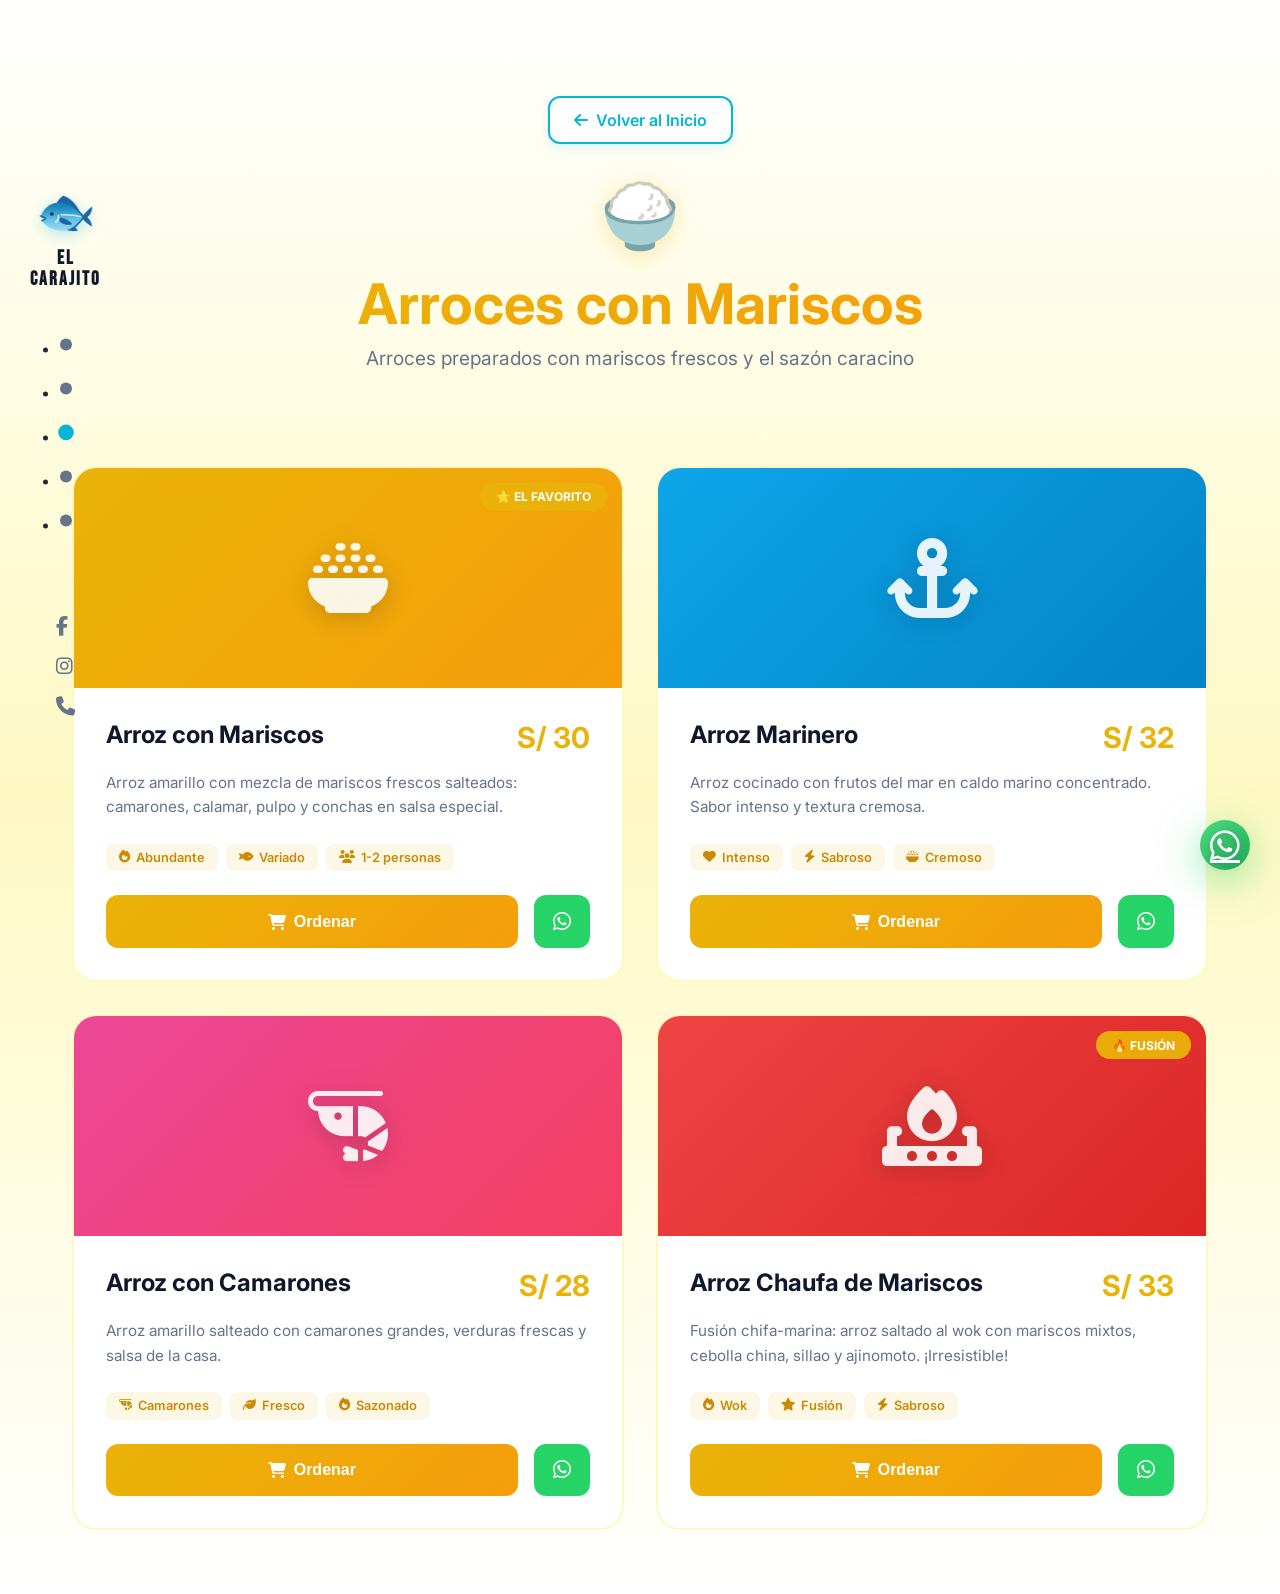
==== arroces.html @ 373b5e3e "Add files via upload" ====
<!DOCTYPE html>
<html lang="es">
<head>
    <meta charset="UTF-8">
    <meta name="viewport" content="width=device-width, initial-scale=1.0">
    <title>Arroces - Cevichería El Carajito</title>
    <link rel="stylesheet" href="styles.css">
    <link rel="stylesheet" href="https://cdnjs.cloudflare.com/ajax/libs/font-awesome/6.4.0/css/all.min.css">
    <link href="https://fonts.googleapis.com/css2?family=Space+Grotesk:wght@300;400;500;600;700&family=Bebas+Neue&family=Inter:wght@300;400;500;600;700&display=swap" rel="stylesheet">
    <style>
        .menu-page {
            min-height: 100vh;
            background: linear-gradient(180deg, #ffffff 0%, #fef9c3 50%, #ffffff 100%);
            padding: 2rem 0 4rem;
        }

        .menu-header {
            text-align: center;
            padding: 4rem 2rem 3rem;
            max-width: 900px;
            margin: 0 auto;
        }

        .back-button {
            display: inline-flex;
            align-items: center;
            gap: 0.5rem;
            padding: 0.75rem 1.5rem;
            background: white;
            border: 2px solid var(--cyan);
            color: var(--cyan);
            border-radius: 12px;
            text-decoration: none;
            font-weight: 600;
            transition: all 0.3s ease;
            margin-bottom: 2rem;
            box-shadow: 0 4px 12px rgba(6, 182, 212, 0.15);
        }

        .back-button:hover {
            background: var(--cyan);
            color: white;
            transform: translateX(-5px);
        }

        .menu-icon {
            font-size: 4rem;
            margin-bottom: 1rem;
            filter: drop-shadow(0 4px 12px rgba(234, 179, 8, 0.3));
        }

        .menu-header h1 {
            font-size: 3.5rem;
            font-weight: 700;
            background: linear-gradient(135deg, #eab308 0%, #f59e0b 100%);
            -webkit-background-clip: text;
            -webkit-text-fill-color: transparent;
            background-clip: text;
            margin-bottom: 0.5rem;
        }

        .menu-header p {
            font-size: 1.2rem;
            color: var(--gray);
            font-weight: 400;
        }

        .menu-container {
            max-width: 1200px;
            margin: 0 auto;
            padding: 0 2rem;
        }

        .menu-grid {
            display: grid;
            grid-template-columns: repeat(auto-fit, minmax(380px, 1fr));
            gap: 2rem;
            margin-top: 3rem;
        }

        .menu-card {
            background: white;
            border-radius: 24px;
            overflow: hidden;
            border: 2px solid #fef9c3;
            transition: all 0.4s ease;
        }

        .menu-card:hover {
            border-color: #eab308;
            transform: translateY(-8px);
            box-shadow: 0 20px 50px rgba(234, 179, 8, 0.25);
        }

        .menu-card-image {
            height: 220px;
            background: linear-gradient(135deg, #eab308 0%, #f59e0b 100%);
            position: relative;
            display: flex;
            align-items: center;
            justify-content: center;
        }

        .menu-card-image i {
            font-size: 5rem;
            color: rgba(255, 255, 255, 0.9);
            filter: drop-shadow(0 4px 12px rgba(0, 0, 0, 0.2));
        }

        .menu-card-popular {
            position: absolute;
            top: 15px;
            right: 15px;
            background: rgba(234, 179, 8, 0.95);
            color: white;
            padding: 0.4rem 1rem;
            border-radius: 20px;
            font-size: 0.75rem;
            font-weight: 700;
            text-transform: uppercase;
        }

        .menu-card-content {
            padding: 2rem;
        }

        .menu-card-header {
            display: flex;
            justify-content: space-between;
            align-items: flex-start;
            margin-bottom: 1rem;
        }

        .menu-card-title {
            font-size: 1.5rem;
            font-weight: 700;
            color: var(--navy);
        }

        .menu-card-price {
            font-size: 1.8rem;
            font-weight: 700;
            color: #eab308;
            white-space: nowrap;
        }

        .menu-card-description {
            font-size: 0.95rem;
            color: var(--gray);
            line-height: 1.6;
            margin-bottom: 1.5rem;
        }

        .menu-card-features {
            display: flex;
            flex-wrap: wrap;
            gap: 0.5rem;
            margin-bottom: 1.5rem;
        }

        .feature-tag {
            display: inline-flex;
            align-items: center;
            gap: 0.4rem;
            padding: 0.4rem 0.8rem;
            background: rgba(234, 179, 8, 0.1);
            color: #ca8a04;
            border-radius: 8px;
            font-size: 0.8rem;
            font-weight: 600;
        }

        .menu-card-footer {
            display: flex;
            gap: 1rem;
        }

        .btn-order {
            flex: 1;
            padding: 0.9rem 1.5rem;
            background: linear-gradient(135deg, #eab308 0%, #f59e0b 100%);
            color: white;
            border: none;
            border-radius: 12px;
            font-weight: 600;
            font-size: 1rem;
            cursor: pointer;
            transition: all 0.3s ease;
            display: flex;
            align-items: center;
            justify-content: center;
            gap: 0.5rem;
        }

        .btn-order:hover {
            transform: scale(1.05);
            box-shadow: 0 8px 24px rgba(234, 179, 8, 0.4);
        }

        .btn-whatsapp {
            padding: 0.9rem 1.2rem;
            background: #25d366;
            color: white;
            border: none;
            border-radius: 12px;
            font-size: 1.3rem;
            cursor: pointer;
            transition: all 0.3s ease;
        }

        .btn-whatsapp:hover {
            transform: scale(1.1);
            box-shadow: 0 8px 24px rgba(37, 211, 102, 0.4);
        }

        @media (max-width: 768px) {
            .menu-header h1 { font-size: 2.5rem; }
            .menu-grid { grid-template-columns: 1fr; }
        }
    </style>
</head>
<body>
    <!-- Botón WhatsApp Flotante -->
    <a href="https://wa.me/51947469343" 
       class="whatsapp-btn" 
       target="_blank" 
       rel="noopener noreferrer"
       aria-label="Contactar por WhatsApp">
        <i class="fab fa-whatsapp"></i>
    </a>

    <!-- Navegación Lateral Moderna -->
    <nav class="nav-side">
        <div class="nav-logo">
            <div class="logo-icon">🐟</div>
            <span class="logo-text">EL<br>CARAJITO</span>
        </div>
        <ul class="nav-links">
            <li><a href="index.html#inicio" class="nav-dot" data-text="Inicio"></a></li>
            <li><a href="index.html#sabor" class="nav-dot" data-text="Nuestro Sabor"></a></li>
            <li class="has-submenu">
                <a href="index.html#platos" class="nav-dot active" data-text="Platos">
                    <i class="submenu-arrow fas fa-chevron-right"></i>
                </a>
                <div class="submenu-carta">
                    <div class="submenu-header">
                        <h4>Nuestra Carta</h4>
                    </div>
                    <div class="submenu-items">
                        <a href="ceviches.html" class="submenu-item" data-category="ceviches">
                            <i class="fas fa-fish"></i>
                            <div class="submenu-info">
                                <span class="submenu-title">Ceviches</span>
                                <span class="submenu-desc">Frescos y deliciosos</span>
                            </div>
                        </a>
                        <a href="platos-marinos.html" class="submenu-item" data-category="marinos">
                            <i class="fas fa-shrimp"></i>
                            <div class="submenu-info">
                                <span class="submenu-title">Platos Marinos</span>
                                <span class="submenu-desc">Variedad del mar</span>
                            </div>
                        </a>
                        <a href="chicharrones.html" class="submenu-item" data-category="chicharrones">
                            <i class="fas fa-drumstick-bite"></i>
                            <div class="submenu-info">
                                <span class="submenu-title">Chicharrones</span>
                                <span class="submenu-desc">Crujientes y sabrosos</span>
                            </div>
                        </a>
                        <a href="arroces.html" class="submenu-item active" data-category="arroces">
                            <i class="fas fa-bowl-rice"></i>
                            <div class="submenu-info">
                                <span class="submenu-title">Arroces</span>
                                <span class="submenu-desc">Con mariscos frescos</span>
                            </div>
                        </a>
                        <a href="jaleas.html" class="submenu-item" data-category="jaleas">
                            <i class="fas fa-utensils"></i>
                            <div class="submenu-info">
                                <span class="submenu-title">Jaleas</span>
                                <span class="submenu-desc">Mixtas y especiales</span>
                            </div>
                        </a>
                        <a href="bebidas.html" class="submenu-item" data-category="bebidas">
                            <i class="fas fa-glass-water"></i>
                            <div class="submenu-info">
                                <span class="submenu-title">Bebidas</span>
                                <span class="submenu-desc">Refrescantes</span>
                            </div>
                        </a>
                    </div>
                </div>
            </li>
            <li><a href="index.html#opiniones" class="nav-dot" data-text="Opiniones"></a></li>
            <li><a href="index.html#contacto" class="nav-dot" data-text="Contacto"></a></li>
        </ul>
        <div class="nav-social">
            <a href="#"><i class="fab fa-facebook-f"></i></a>
            <a href="#"><i class="fab fa-instagram"></i></a>
            <a href="tel:947469343"><i class="fas fa-phone"></i></a>
        </div>
    </nav>

    <div class="menu-page">
        <div class="menu-header">
            <a href="index.html" class="back-button">
                <i class="fas fa-arrow-left"></i>
                Volver al Inicio
            </a>
            <div class="menu-icon">🍚</div>
            <h1>Arroces con Mariscos</h1>
            <p>Arroces preparados con mariscos frescos y el sazón caracino</p>
        </div>

        <div class="menu-container">
            <div class="menu-grid">
                <!-- Arroz con Mariscos -->
                <div class="menu-card">
                    <div class="menu-card-image">
                        <i class="fas fa-bowl-rice"></i>
                        <span class="menu-card-popular">⭐ El Favorito</span>
                    </div>
                    <div class="menu-card-content">
                        <div class="menu-card-header">
                            <div><h3 class="menu-card-title">Arroz con Mariscos</h3></div>
                            <div class="menu-card-price">S/ <strong>30</strong></div>
                        </div>
                        <p class="menu-card-description">
                            Arroz amarillo con mezcla de mariscos frescos salteados: 
                            camarones, calamar, pulpo y conchas en salsa especial.
                        </p>
                        <div class="menu-card-features">
                            <span class="feature-tag"><i class="fas fa-fire"></i> Abundante</span>
                            <span class="feature-tag"><i class="fas fa-fish"></i> Variado</span>
                            <span class="feature-tag"><i class="fas fa-users"></i> 1-2 personas</span>
                        </div>
                        <div class="menu-card-footer">
                            <button class="btn-order"><i class="fas fa-shopping-cart"></i> Ordenar</button>
                            <button class="btn-whatsapp" onclick="ordenarWhatsApp('Arroz con Mariscos', 30)">
                                <i class="fab fa-whatsapp"></i>
                            </button>
                        </div>
                    </div>
                </div>

                <!-- Arroz Marinero -->
                <div class="menu-card">
                    <div class="menu-card-image" style="background: linear-gradient(135deg, #0ea5e9 0%, #0284c7 100%);">
                        <i class="fas fa-anchor"></i>
                    </div>
                    <div class="menu-card-content">
                        <div class="menu-card-header">
                            <div><h3 class="menu-card-title">Arroz Marinero</h3></div>
                            <div class="menu-card-price">S/ <strong>32</strong></div>
                        </div>
                        <p class="menu-card-description">
                            Arroz cocinado con frutos del mar en caldo marino concentrado. 
                            Sabor intenso y textura cremosa.
                        </p>
                        <div class="menu-card-features">
                            <span class="feature-tag"><i class="fas fa-heart"></i> Intenso</span>
                            <span class="feature-tag"><i class="fas fa-bolt"></i> Sabroso</span>
                            <span class="feature-tag"><i class="fas fa-bowl-rice"></i> Cremoso</span>
                        </div>
                        <div class="menu-card-footer">
                            <button class="btn-order"><i class="fas fa-shopping-cart"></i> Ordenar</button>
                            <button class="btn-whatsapp" onclick="ordenarWhatsApp('Arroz Marinero', 32)">
                                <i class="fab fa-whatsapp"></i>
                            </button>
                        </div>
                    </div>
                </div>

                <!-- Arroz con Camarones -->
                <div class="menu-card">
                    <div class="menu-card-image" style="background: linear-gradient(135deg, #ec4899 0%, #f43f5e 100%);">
                        <i class="fas fa-shrimp"></i>
                    </div>
                    <div class="menu-card-content">
                        <div class="menu-card-header">
                            <div><h3 class="menu-card-title">Arroz con Camarones</h3></div>
                            <div class="menu-card-price">S/ <strong>28</strong></div>
                        </div>
                        <p class="menu-card-description">
                            Arroz amarillo salteado con camarones grandes, 
                            verduras frescas y salsa de la casa.
                        </p>
                        <div class="menu-card-features">
                            <span class="feature-tag"><i class="fas fa-shrimp"></i> Camarones</span>
                            <span class="feature-tag"><i class="fas fa-leaf"></i> Fresco</span>
                            <span class="feature-tag"><i class="fas fa-fire"></i> Sazonado</span>
                        </div>
                        <div class="menu-card-footer">
                            <button class="btn-order"><i class="fas fa-shopping-cart"></i> Ordenar</button>
                            <button class="btn-whatsapp" onclick="ordenarWhatsApp('Arroz con Camarones', 28)">
                                <i class="fab fa-whatsapp"></i>
                            </button>
                        </div>
                    </div>
                </div>

                <!-- Arroz Chaufa de Mariscos -->
                <div class="menu-card">
                    <div class="menu-card-image" style="background: linear-gradient(135deg, #ef4444 0%, #dc2626 100%);">
                        <i class="fas fa-fire-burner"></i>
                        <span class="menu-card-popular">🔥 Fusión</span>
                    </div>
                    <div class="menu-card-content">
                        <div class="menu-card-header">
                            <div><h3 class="menu-card-title">Arroz Chaufa de Mariscos</h3></div>
                            <div class="menu-card-price">S/ <strong>33</strong></div>
                        </div>
                        <p class="menu-card-description">
                            Fusión chifa-marina: arroz saltado al wok con mariscos mixtos, 
                            cebolla china, sillao y ajinomoto. ¡Irresistible!
                        </p>
                        <div class="menu-card-features">
                            <span class="feature-tag"><i class="fas fa-fire"></i> Wok</span>
                            <span class="feature-tag"><i class="fas fa-star"></i> Fusión</span>
                            <span class="feature-tag"><i class="fas fa-bolt"></i> Sabroso</span>
                        </div>
                        <div class="menu-card-footer">
                            <button class="btn-order"><i class="fas fa-shopping-cart"></i> Ordenar</button>
                            <button class="btn-whatsapp" onclick="ordenarWhatsApp('Arroz Chaufa de Mariscos', 33)">
                                <i class="fab fa-whatsapp"></i>
                            </button>
                        </div>
                    </div>
                </div>
            </div>
        </div>
    </div>

    <script>
        function ordenarWhatsApp(plato, precio) {
            const mensaje = `Hola! Me interesa ordenar:\n\n🍽️ *${plato}*\n💰 Precio: S/ ${precio}\n\n¿Está disponible?`;
            window.open(`https://wa.me/51947469343?text=${encodeURIComponent(mensaje)}`, '_blank');
        }

        document.addEventListener('DOMContentLoaded', () => {
            const cards = document.querySelectorAll('.menu-card');
            cards.forEach((card, index) => {
                card.style.opacity = '0';
                card.style.transform = 'translateY(30px)';
                setTimeout(() => {
                    card.style.transition = 'all 0.6s ease';
                    card.style.opacity = '1';
                    card.style.transform = 'translateY(0)';
                }, index * 100);
            });
        });
    </script>
    <script src="script.js"></script>
</body>
</html>
---- styles.css ----
/* ===========================================
   🌊 CEVICHERÍA EL CARAJITO - DISEÑO MODERNO
   =========================================== */

/* Reset & Variables */
* {
    margin: 0;
    padding: 0;
    box-sizing: border-box;
}

:root {
    --cyan: #06b6d4;
    --cyan-dark: #0891b2;
    --teal: #14b8a6;
    --orange: #f59e0b;
    --navy: #0f172a;
    --slate: #1e293b;
    --gray: #64748b;
    --white: #ffffff;
    
    --gradient-ocean: linear-gradient(135deg, #06b6d4, #0891b2);
    --gradient-sunset: linear-gradient(135deg, #f59e0b, #fb923c);
    
    --shadow-soft: 0 4px 16px rgba(0, 0, 0, 0.08);
    --shadow-glow: 0 0 40px rgba(6, 182, 212, 0.3);
}

html {
    scroll-behavior: smooth;
    font-size: 16px;
}

body {
    font-family: 'Inter', -apple-system, BlinkMacSystemFont, 'Segoe UI', sans-serif;
    color: var(--slate);
    background: #fafafa;
    overflow-x: hidden;
    position: relative;
}

/* Background Waves */
.waves-bg {
    position: fixed;
    bottom: 0;
    left: 0;
    width: 100%;
    height: 100%;
    z-index: -1;
    pointer-events: none;
}

.wave {
    position: absolute;
    bottom: 0;
    width: 100%;
    animation: wave-flow 20s ease-in-out infinite;
}

.wave-1 {
    animation-delay: 0s;
}

.wave-2 {
    animation-delay: -5s;
}

@keyframes wave-flow {
    0%, 100% { transform: translateX(0) translateY(0); }
    50% { transform: translateX(-50px) translateY(-20px); }
}

/* Cursor Personalizado */
.custom-cursor {
    width: 20px;
    height: 20px;
    border: 2px solid var(--cyan);
    border-radius: 50%;
    position: fixed;
    pointer-events: none;
    z-index: 9999;
    transition: 0.15s ease-out;
    transform: translate(-50%, -50%);
}

.cursor-follower {
    width: 40px;
    height: 40px;
    border: 1px solid rgba(6, 182, 212, 0.3);
    border-radius: 50%;
    position: fixed;
    pointer-events: none;
    z-index: 9998;
    transition: 0.3s ease-out;
    transform: translate(-50%, -50%);
}

/* WhatsApp Floating Button - Ultra Moderno */
.whatsapp-btn {
    position: fixed !important;
    bottom: 30px !important;
    right: 30px !important;
    background: linear-gradient(135deg, #25d366 0%, #1faa59 100%);
    color: white;
    width: 50px;
    height: 50px;
    border-radius: 50%;
    display: flex;
    align-items: center;
    justify-content: center;
    font-size: 34px;
    box-shadow: 
        0 10px 40px rgba(37, 211, 102, 0.5),
        0 0 0 0 rgba(37, 211, 102, 0.4);
    z-index: 10000;
    animation: pulse-whatsapp-modern 2.5s infinite;
    transition: all 0.4s cubic-bezier(0.68, -0.55, 0.265, 1.55);
    overflow: visible;
}

/* Efecto de anillo pulsante */
.whatsapp-btn::before {
    content: '';
    position: absolute;
    inset: -5px;
    border-radius: 50%;
    background: linear-gradient(135deg, rgba(37, 211, 102, 0.4), rgba(31, 170, 89, 0.4));
    opacity: 0;
    animation: ring-pulse 2.5s infinite;
}

/* Efecto de brillo interno */
.whatsapp-btn::after {
    content: '';
    position: absolute;
    inset: 0;
    border-radius: 50%;
    background: linear-gradient(135deg, rgba(255, 255, 255, 0.3), transparent);
    opacity: 0.6;
}

.whatsapp-btn i {
    position: relative;
    z-index: 1;
    transition: transform 0.6s cubic-bezier(0.68, -0.55, 0.265, 1.55);
    filter: drop-shadow(0 2px 4px rgba(0, 0, 0, 0.2));
}

.whatsapp-btn:hover {
    transform: translateY(-6px) scale(1.15);
    box-shadow: 
        0 15px 50px rgba(37, 211, 102, 0.7),
        0 0 60px rgba(37, 211, 102, 0.5),
        0 0 0 8px rgba(37, 211, 102, 0.2);
}

.whatsapp-btn:hover i {
    transform: rotate(360deg) scale(1.1);
}

.whatsapp-btn:active {
    transform: translateY(-3px) scale(1.05);
}

@keyframes pulse-whatsapp-modern {
    0%, 100% { 
        box-shadow: 
            0 10px 40px rgba(37, 211, 102, 0.5),
            0 0 0 0 rgba(37, 211, 102, 0.4);
    }
    50% { 
        box-shadow: 
            0 15px 50px rgba(37, 211, 102, 0.7),
            0 0 40px rgba(37, 211, 102, 0.6);
    }
}

@keyframes ring-pulse {
    0% {
        opacity: 0;
        transform: scale(0.8);
    }
    50% {
        opacity: 1;
        transform: scale(1.2);
    }
    100% {
        opacity: 0;
        transform: scale(1.5);
    }
}

/* Navegación Lateral Moderna */
.nav-side {
    position: fixed;
    left: 30px;
    top: 50%;
    transform: translateY(-50%);
    z-index: 900;
    display: flex;
    flex-direction: column;
    align-items: center;
    gap: 3rem;
}

.nav-logo {
    text-align: center;
}

.logo-icon {
    font-size: 3rem;
    margin-bottom: 0.5rem;
    filter: drop-shadow(0 4px 8px rgba(6, 182, 212, 0.3));
}

.logo-text {
    font-family: 'Bebas Neue', cursive;
    font-size: 1.2rem;
    line-height: 1.1;
    font-weight: 700;
    color: var(--navy);
    letter-spacing: 2px;
}

.nav-links {
    display: flex;
    flex-direction: column;
    gap: 1.5rem;
}

.nav-dot {
    width: 12px;
    height: 12px;
    background: var(--gray);
    border-radius: 50%;
    display: block;
    position: relative;
    transition: all 0.3s ease;
}

.nav-dot::before {
    content: attr(data-text);
    position: absolute;
    left: 25px;
    top: 50%;
    transform: translateY(-50%);
    white-space: nowrap;
    opacity: 0;
    font-size: 0.875rem;
    font-weight: 500;
    color: var(--slate);
    transition: all 0.3s ease;
}

.nav-dot:hover::before {
    opacity: 1;
    left: 30px;
}

.nav-dot.active,
.nav-dot:hover {
    background: var(--cyan);
    transform: scale(1.3);
}

.nav-social {
    display: flex;
    flex-direction: column;
    gap: 1rem;
    margin-top: 2rem;
}

.nav-social a {
    color: var(--gray);
    font-size: 1.2rem;
    transition: all 0.3s ease;
}

.nav-social a:hover {
    color: var(--cyan);
    transform: translateY(-3px);
}

/* Submenú de Platos - Dropdown Moderno */
.nav-links .has-submenu {
    position: relative;
}

.has-submenu .nav-dot {
    display: flex;
    align-items: center;
    justify-content: center;
}

.submenu-arrow {
    position: absolute;
    right: -20px;
    top: 50%;
    transform: translateY(-50%);
    font-size: 0.65rem;
    opacity: 0;
    transition: all 0.3s ease;
    color: var(--cyan);
}

.has-submenu:hover .submenu-arrow {
    opacity: 1;
    right: -25px;
}

.submenu-carta {
    position: absolute;
    left: 40px;
    top: 50%;
    transform: translateY(-50%);
    background: white;
    border-radius: 20px;
    padding: 1.5rem;
    min-width: 280px;
    box-shadow: 
        0 20px 60px rgba(15, 23, 42, 0.2),
        0 10px 30px rgba(6, 182, 212, 0.15);
    opacity: 0;
    visibility: hidden;
    pointer-events: none;
    transition: all 0.4s cubic-bezier(0.34, 1.56, 0.64, 1);
    border: 2px solid var(--cyan);
    z-index: 1000;
}

.has-submenu:hover .submenu-carta {
    opacity: 1;
    visibility: visible;
    pointer-events: auto;
    left: 50px;
}

.submenu-header {
    margin-bottom: 1rem;
    padding-bottom: 1rem;
    border-bottom: 2px solid #f1f5f9;
}

.submenu-header h4 {
    font-size: 1.1rem;
    font-weight: 700;
    color: var(--navy);
    background: var(--gradient-ocean);
    -webkit-background-clip: text;
    -webkit-text-fill-color: transparent;
    background-clip: text;
}

.submenu-items {
    display: flex;
    flex-direction: column;
    gap: 0.5rem;
}

.submenu-item {
    display: flex;
    align-items: center;
    gap: 1rem;
    padding: 0.75rem 1rem;
    border-radius: 12px;
    transition: all 0.3s ease;
    text-decoration: none;
    background: transparent;
}

.submenu-item:hover {
    background: linear-gradient(135deg, 
        rgba(6, 182, 212, 0.1) 0%, 
        rgba(14, 165, 233, 0.05) 100%);
    transform: translateX(5px);
}

.submenu-item.active {
    background: linear-gradient(135deg, 
        rgba(6, 182, 212, 0.15) 0%, 
        rgba(14, 165, 233, 0.1) 100%);
    border-left: 3px solid var(--cyan);
}

.submenu-item.active .submenu-title {
    color: var(--cyan);
    font-weight: 700;
}

.submenu-item i {
    font-size: 1.25rem;
    color: var(--cyan);
    width: 32px;
    height: 32px;
    display: flex;
    align-items: center;
    justify-content: center;
    background: rgba(6, 182, 212, 0.1);
    border-radius: 8px;
    flex-shrink: 0;
}

.submenu-item:hover i {
    background: var(--cyan);
    color: white;
}

.submenu-info {
    display: flex;
    flex-direction: column;
    gap: 0.15rem;
}

.submenu-title {
    font-size: 0.925rem;
    font-weight: 600;
    color: var(--navy);
}

.submenu-desc {
    font-size: 0.75rem;
    color: var(--gray);
    font-weight: 400;
}

/* Mobile Menu Toggle */
.mobile-menu-toggle {
    display: none;
    position: fixed;
    top: 20px;
    right: 20px;
    z-index: 1000;
    flex-direction: column;
    gap: 5px;
    width: 30px;
    height: 30px;
}

.mobile-menu-toggle span {
    width: 100%;
    height: 3px;
    background: var(--cyan);
    border-radius: 2px;
    transition: all 0.3s ease;
}

/* Hero Moderno Split Screen */
.hero-modern {
    min-height: 100vh;
    display: flex;
    align-items: center;
    padding: 4rem 0 3rem;
    position: relative;
}

.hero-split {
    display: grid;
    grid-template-columns: 52% 48%;
    gap: 3rem;
    align-items: center;
    max-width: 1350px;
    margin: 0 auto;
    padding: 0 3rem;
}

.hero-left {
    padding-right: 1rem;
}

.hero-badge {
    display: inline-flex;
    align-items: center;
    gap: 0.5rem;
    background: rgba(6, 182, 212, 0.1);
    padding: 0.5rem 1rem;
    border-radius: 50px;
    margin-bottom: 2rem;
    font-size: 0.875rem;
    font-weight: 500;
    color: var(--cyan-dark);
}

.badge-star {
    font-size: 1.2rem;
}

.hero-title-modern {
    margin-bottom: 2rem;
}

.title-line {
    display: block;
    font-family: 'Space Grotesk', sans-serif;
    font-weight: 700;
    line-height: 1.1;
}

.title-line:first-child {
    font-size: 2rem;
    color: var(--cyan);
}

.title-line.big {
    font-size: 4.5rem;
    color: var(--navy);
    letter-spacing: -2px;
}

.title-line:last-child {
    font-size: 2.5rem;
    color: var(--slate);
}

.hero-text {
    font-size: 1.125rem;
    line-height: 1.7;
    color: var(--gray);
    margin-bottom: 2.5rem;
    max-width: 500px;
}

.hero-actions {
    display: flex;
    gap: 1rem;
    margin-bottom: 3rem;
    flex-wrap: wrap;
}

.btn-modern {
    display: inline-flex;
    align-items: center;
    gap: 0.75rem;
    padding: 1rem 2rem;
    border-radius: 12px;
    font-weight: 600;
    font-size: 1rem;
    transition: all 0.3s ease;
    cursor: pointer;
}

.btn-modern.primary {
    background: var(--gradient-ocean);
    color: white;
    box-shadow: 0 4px 16px rgba(6, 182, 212, 0.3);
}

.btn-modern.primary:hover {
    transform: translateY(-2px);
    box-shadow: 0 8px 24px rgba(6, 182, 212, 0.4);
}

.btn-modern.secondary {
    background: white;
    color: var(--slate);
    border: 2px solid #e2e8f0;
}

.btn-modern.secondary:hover {
    border-color: var(--cyan);
    color: var(--cyan);
}

.btn-modern.full {
    width: 100%;
    justify-content: center;
}

.btn-modern.large {
    padding: 1.25rem 2.5rem;
    font-size: 1.125rem;
}

.hero-info {
    display: flex;
    align-items: center;
    gap: 2rem;
}

.info-item {
    display: flex;
    align-items: center;
    gap: 0.75rem;
}

.info-item i {
    color: var(--cyan);
    font-size: 1.5rem;
}

.info-item div {
    display: flex;
    flex-direction: column;
    gap: 0.25rem;
}

.info-item strong {
    font-weight: 600;
    color: var(--navy);
    font-size: 0.95rem;
}

.info-item span {
    font-size: 0.875rem;
    color: var(--gray);
}

.info-divider {
    width: 1px;
    height: 40px;
    background: #e2e8f0;
}

/* Hero Right - Imagen con Cards Flotantes */
.hero-right {
    position: relative;
}

.hero-image-wrapper {
    position: relative;
    border-radius: 24px;
    overflow: hidden;
    box-shadow: 0 20px 60px rgba(0, 0, 0, 0.15);
}

.hero-main-img {
    width: 100%;
    height: 600px;
    object-fit: cover;
    display: block;
}

.hero-float-card {
    position: absolute;
    background: white;
    padding: 1rem 1.5rem;
    border-radius: 16px;
    box-shadow: 0 8px 32px rgba(0, 0, 0, 0.12);
    display: flex;
    align-items: center;
    gap: 0.75rem;
    font-weight: 600;
    font-size: 0.875rem;
    animation: float 3s ease-in-out infinite;
}

.hero-float-card i {
    font-size: 1.5rem;
    color: var(--cyan);
}

.card-1 {
    top: 15%;
    left: -30px;
    animation-delay: 0s;
}

.card-2 {
    top: 50%;
    right: -40px;
    animation-delay: 1s;
}

.card-3 {
    bottom: 15%;
    left: -20px;
    animation-delay: 2s;
}

@keyframes float {
    0%, 100% { transform: translateY(0); }
    50% { transform: translateY(-10px); }
}

/* Scroll Hint */
.scroll-hint {
    position: absolute;
    bottom: 40px;
    left: 50%;
    transform: translateX(-50%);
    display: flex;
    flex-direction: column;
    align-items: center;
    gap: 0.5rem;
    color: var(--gray);
    font-size: 0.875rem;
    font-weight: 500;
}

.mouse {
    width: 24px;
    height: 36px;
    border: 2px solid var(--gray);
    border-radius: 12px;
    position: relative;
}

.mouse::before {
    content: '';
    width: 3px;
    height: 8px;
    background: var(--cyan);
    border-radius: 2px;
    position: absolute;
    top: 8px;
    left: 50%;
    transform: translateX(-50%);
    animation: scroll-down 2s ease-in-out infinite;
}

@keyframes scroll-down {
    0%, 100% { top: 8px; opacity: 1; }
    50% { top: 16px; opacity: 0.5; }
}

/* About Section Moderno */
.about-modern {
    padding: 6rem 0;
    background: white;
}

.about-layout {
    display: grid;
    grid-template-columns: 45% 55%;
    gap: 4rem;
    align-items: start;
    max-width: 1300px;
    margin: 0 auto;
}

.section-label-modern {
    display: inline-block;
    background: var(--gradient-ocean);
    color: white;
    padding: 0.5rem 1.5rem;
    border-radius: 50px;
    font-size: 0.875rem;
    font-weight: 600;
    text-transform: uppercase;
    letter-spacing: 1px;
    margin-bottom: 1.5rem;
}

.section-title-modern {
    font-family: 'Space Grotesk', sans-serif;
    font-size: 2.75rem;
    font-weight: 700;
    line-height: 1.15;
    color: var(--navy);
    margin-bottom: 1.5rem;
}

.gradient-text {
    background: var(--gradient-ocean);
    -webkit-background-clip: text;
    -webkit-text-fill-color: transparent;
    background-clip: text;
}

.about-stats {
    display: grid;
    grid-template-columns: repeat(3, 1fr);
    gap: 2.5rem;
    margin-top: 2.5rem;
    padding: 2rem;
    background: linear-gradient(135deg, rgba(6, 182, 212, 0.05), rgba(20, 184, 166, 0.05));
    border-radius: 16px;
}

.stat {
    text-align: center;
}

.stat h3 {
    font-size: 3.5rem;
    font-weight: 700;
    color: var(--cyan);
    line-height: 1;
    margin-bottom: 0.5rem;
}

.stat p {
    font-size: 0.95rem;
    color: var(--gray);
    line-height: 1.3;
    font-weight: 500;
}

.big-text {
    font-size: 1.125rem;
    line-height: 1.75;
    color: var(--slate);
    margin-bottom: 2rem;
}

.features-modern {
    display: flex;
    flex-direction: column;
    gap: 1.75rem;
}

.feat {
    display: flex;
    gap: 1.25rem;
    align-items: flex-start;
    padding: 1.25rem;
    background: white;
    border-radius: 12px;
    border: 2px solid #f1f5f9;
    transition: all 0.3s ease;
}

.feat:hover {
    border-color: var(--cyan);
    transform: translateX(5px);
}

.feat-icon {
    font-size: 2.25rem;
    flex-shrink: 0;
    display: flex;
    align-items: center;
    justify-content: center;
    width: 55px;
    height: 55px;
    background: linear-gradient(135deg, rgba(6, 182, 212, 0.1), rgba(20, 184, 166, 0.1));
    border-radius: 12px;
}

.feat h4 {
    font-size: 1.05rem;
    font-weight: 600;
    color: var(--navy);
    margin-bottom: 0.35rem;
}

.feat p {
    color: var(--gray);
    line-height: 1.5;
    font-size: 0.95rem;
}

/* Platos - Bento Grid Moderno */
.platos-section {
    padding: 6rem 0;
    background: linear-gradient(180deg, #fafafa 0%, #ffffff 100%);
}

.section-head-center {
    text-align: center;
    margin-bottom: 4rem;
    max-width: 800px;
    margin-left: auto;
    margin-right: auto;
}

.bento-grid {
    display: grid;
    grid-template-columns: repeat(4, 1fr);
    grid-auto-rows: 220px;
    gap: 1.25rem;
    margin-bottom: 3rem;
    max-width: 1350px;
    margin-left: auto;
    margin-right: auto;
}

.bento-item {
    position: relative;
    border-radius: 20px;
    overflow: hidden;
    background-size: cover;
    background-position: center;
    cursor: pointer;
    transition: all 0.4s ease;
}

.bento-item:hover {
    transform: translateY(-8px);
    box-shadow: 0 20px 40px rgba(0, 0, 0, 0.2);
}

.bento-item.large {
    grid-column: span 2;
    grid-row: span 2;
}

.bento-item.medium {
    grid-column: span 2;
}

.bento-item.tall {
    grid-row: span 2;
}

.bento-item.small {
    grid-column: span 1;
}

.bento-overlay {
    position: absolute;
    inset: 0;
    background: linear-gradient(to top, rgba(15, 23, 42, 0.95) 0%, rgba(15, 23, 42, 0.3) 60%, transparent 100%);
    transition: all 0.4s ease;
}

.bento-item:hover .bento-overlay {
    background: linear-gradient(to top, rgba(6, 182, 212, 0.9) 0%, rgba(6, 182, 212, 0.4) 60%, transparent 100%);
}

.bento-content {
    position: absolute;
    bottom: 0;
    left: 0;
    right: 0;
    padding: 2rem;
    color: white;
    transform: translateY(0);
    transition: all 0.4s ease;
}

.bento-tag {
    display: inline-block;
    background: var(--gradient-sunset);
    padding: 0.35rem 0.75rem;
    border-radius: 6px;
    font-size: 0.75rem;
    font-weight: 600;
    text-transform: uppercase;
    letter-spacing: 0.5px;
    margin-bottom: 1rem;
}

.bento-content h3 {
    font-size: 1.5rem;
    font-weight: 700;
    margin-bottom: 0.5rem;
}

.bento-content p {
    font-size: 0.95rem;
    opacity: 0.9;
    line-height: 1.5;
}

.btn-ghost {
    margin-top: 1rem;
    padding: 0.5rem 1.5rem;
    background: rgba(255, 255, 255, 0.2);
    border: 1px solid rgba(255, 255, 255, 0.4);
    color: white;
    border-radius: 8px;
    font-weight: 600;
    backdrop-filter: blur(10px);
    cursor: pointer;
    transition: all 0.3s ease;
    opacity: 0;
}

.bento-item:hover .btn-ghost {
    opacity: 1;
}

.btn-ghost:hover {
    background: white;
    color: var(--cyan);
}

.center-action {
    text-align: center;
}

/* Reviews Carousel Horizontal Moderno */
.reviews-modern {
    padding: 6rem 0;
    background: linear-gradient(180deg, #ffffff 0%, #f8fafc 100%);
    overflow: hidden;
}

.rating-hero {
    margin-top: 2rem;
    margin-bottom: 1rem;
    display: flex;
    flex-direction: column;
    align-items: center;
    justify-content: center;
    gap: 1rem;
}

.stars-big {
    font-size: 2.5rem;
    letter-spacing: 0.25rem;
}

.stars-big .half {
    opacity: 0.5;
}

.rating-num {
    font-size: 4rem;
    font-weight: 700;
    color: var(--cyan);
    line-height: 1;
}

.rating-num span {
    font-size: 2rem;
    color: var(--gray);
}

.rating-hero p {
    color: var(--gray);
    font-size: 1rem;
}

/* Contenedor del Carrusel Horizontal */
.reviews-carousel-3d {
    position: relative;
    max-width: 1400px;
    margin: 4rem auto 0;
    padding: 0 80px;
}

.carousel-track-container {
    overflow: hidden;
    position: relative;
    padding: 3rem 0;
}

.carousel-track {
    display: flex;
    align-items: center;
    justify-content: flex-start;
    gap: 2rem;
    transition: transform 0.6s cubic-bezier(0.25, 0.46, 0.45, 0.94);
    padding: 0 calc(50% - 300px);
}

/* Tarjetas del Carrusel */
.review-card-modern {
    flex: 0 0 600px;
    background: white;
    border-radius: 24px;
    padding: 3rem;
    box-shadow: 0 10px 40px rgba(15, 23, 42, 0.08);
    transition: all 0.4s ease;
    border: 2px solid #e2e8f0;
    opacity: 0.5;
    transform: scale(0.9);
}

.review-card-modern.active {
    opacity: 1;
    transform: scale(1);
    border-color: var(--cyan);
    box-shadow: 
        0 20px 60px rgba(6, 182, 212, 0.15),
        0 10px 30px rgba(15, 23, 42, 0.1);
    z-index: 10;
}

.card-inner {
    position: relative;
}

.quote-icon {
    font-size: 4rem;
    color: var(--cyan);
    opacity: 0.2;
    line-height: 1;
    margin-bottom: 1.5rem;
    font-family: Georgia, serif;
}

.review-text-modern {
    font-size: 1.05rem;
    line-height: 1.75;
    color: var(--slate);
    margin-bottom: 2rem;
    font-weight: 400;
    min-height: 100px;
}

.reviewer {
    display: flex;
    align-items: center;
    gap: 1rem;
    padding-top: 1.5rem;
    border-top: 2px solid #f1f5f9;
}

.reviewer-avatar {
    width: 50px;
    height: 50px;
    border-radius: 50%;
    background: var(--gradient-ocean);
    color: white;
    display: flex;
    align-items: center;
    justify-content: center;
    font-size: 1.5rem;
    font-weight: 700;
    flex-shrink: 0;
    box-shadow: 0 4px 12px rgba(6, 182, 212, 0.3);
}

.reviewer-info strong {
    display: block;
    color: var(--navy);
    font-weight: 700;
    margin-bottom: 0.35rem;
    font-size: 1rem;
}

.stars-small {
    font-size: 0.875rem;
    color: var(--orange);
    letter-spacing: 2px;
}

/* Navegación del Carrusel */
.carousel-nav {
    position: absolute;
    top: 50%;
    transform: translateY(-50%);
    width: 60px;
    height: 60px;
    border-radius: 50%;
    background: white;
    border: none;
    color: var(--cyan);
    font-size: 1.5rem;
    cursor: pointer;
    display: flex;
    align-items: center;
    justify-content: center;
    z-index: 100;
    transition: all 0.3s ease;
    box-shadow: 0 8px 24px rgba(15, 23, 42, 0.15);
}

.carousel-nav:hover {
    background: var(--cyan);
    color: white;
    transform: translateY(-50%) scale(1.15);
    box-shadow: 0 12px 32px rgba(6, 182, 212, 0.4);
}

.carousel-nav.prev {
    left: 10px;
}

.carousel-nav.next {
    right: 10px;
}

/* Indicadores del Carrusel */
.carousel-indicators {
    display: flex;
    justify-content: center;
    align-items: center;
    gap: 10px;
    margin-top: 2.5rem;
}

.indicator {
    width: 12px;
    height: 12px;
    border-radius: 50%;
    background: #cbd5e1;
    cursor: pointer;
    transition: all 0.4s ease;
    border: 2px solid transparent;
}

.indicator:hover {
    background: #94a3b8;
    transform: scale(1.2);
}

.indicator.active {
    width: 40px;
    border-radius: 6px;
    background: var(--cyan);
    border-color: var(--cyan);
}

/* Contacto Moderno */
.contacto-modern {
    padding: 6rem 0;
    background: linear-gradient(180deg, #fafafa 0%, #ffffff 100%);
}

.contacto-grid {
    display: grid;
    grid-template-columns: 1fr 1fr;
    gap: 4rem;
    max-width: 1350px;
    margin: 0 auto;
}

.info-cards {
    margin: 3rem 0;
    display: flex;
    flex-direction: column;
    gap: 1.5rem;
}

.info-card-modern {
    display: flex;
    gap: 1.5rem;
    padding: 1.5rem;
    background: white;
    border-radius: 16px;
    border: 2px solid #f1f5f9;
    transition: all 0.3s ease;
}

.info-card-modern:hover {
    border-color: var(--cyan);
    transform: translateX(5px);
}

.icon-wrap {
    width: 50px;
    height: 50px;
    border-radius: 12px;
    background: var(--gradient-ocean);
    color: white;
    display: flex;
    align-items: center;
    justify-content: center;
    font-size: 1.5rem;
    flex-shrink: 0;
}

.info-card-modern h4 {
    font-weight: 600;
    color: var(--navy);
    margin-bottom: 0.5rem;
}

.info-card-modern p {
    color: var(--gray);
    line-height: 1.6;
}

.info-card-modern a {
    color: var(--cyan);
    font-weight: 600;
}

.map-container {
    margin-top: 2rem;
    border-radius: 16px;
    overflow: hidden;
    box-shadow: 0 8px 24px rgba(0, 0, 0, 0.1);
}

.form-container-modern {
    background: white;
    padding: 3rem;
    border-radius: 24px;
    box-shadow: 0 8px 32px rgba(0, 0, 0, 0.08);
}

.form-container-modern h3 {
    font-size: 1.875rem;
    font-weight: 700;
    color: var(--navy);
    margin-bottom: 0.5rem;
}

.form-container-modern > p {
    color: var(--gray);
    margin-bottom: 2rem;
}

.form-modern {
    display: flex;
    flex-direction: column;
    gap: 1.5rem;
    margin-bottom: 2rem;
}

.form-field {
    position: relative;
}

.form-field input,
.form-field textarea {
    width: 100%;
    padding: 1rem 1rem 1rem 1rem;
    border: 2px solid #e2e8f0;
    border-radius: 12px;
    font-family: inherit;
    font-size: 1rem;
    transition: all 0.3s ease;
    background: #fafafa;
}

.form-field input:focus,
.form-field textarea:focus {
    outline: none;
    border-color: var(--cyan);
    background: white;
}

.form-field label {
    position: absolute;
    left: 1rem;
    top: 1rem;
    color: var(--gray);
    pointer-events: none;
    transition: all 0.3s ease;
}

.form-field input:focus + label,
.form-field textarea:focus + label,
.form-field input:not(:placeholder-shown) + label,
.form-field textarea:not(:placeholder-shown) + label {
    top: -0.75rem;
    left: 0.75rem;
    font-size: 0.875rem;
    background: white;
    padding: 0 0.5rem;
    color: var(--cyan);
}

.social-modern {
    text-align: center;
    padding-top: 2rem;
    border-top: 2px solid #f1f5f9;
}

.social-modern p {
    color: var(--gray);
    margin-bottom: 1rem;
    font-size: 0.875rem;
}

.social-links-modern {
    display: flex;
    justify-content: center;
    gap: 1rem;
}

.social-links-modern a {
    width: 44px;
    height: 44px;
    border-radius: 50%;
    background: var(--gradient-ocean);
    color: white;
    display: flex;
    align-items: center;
    justify-content: center;
    font-size: 1.25rem;
    transition: all 0.3s ease;
}

.social-links-modern a:hover {
    transform: translateY(-3px);
    box-shadow: 0 8px 20px rgba(6, 182, 212, 0.4);
}

/* Footer Moderno */
.footer-modern {
    background: linear-gradient(180deg, #0f172a 0%, #1e293b 100%);
    color: white;
    padding: 3.5rem 0 1.5rem;
    position: relative;
    overflow: hidden;
}

.footer-modern::before {
    content: '';
    position: absolute;
    top: 0;
    left: 0;
    right: 0;
    height: 1px;
    background: linear-gradient(90deg, transparent, rgba(6, 182, 212, 0.5), transparent);
}

.footer-top {
    display: grid;
    grid-template-columns: 2fr 1fr 1fr 1fr;
    gap: 3rem;
    margin-bottom: 2rem;
    max-width: 1350px;
    margin-left: auto;
    margin-right: auto;
}

.logo-footer {
    display: flex;
    align-items: center;
    gap: 1rem;
    margin-bottom: 1rem;
}

.logo-icon-big {
    font-size: 3.5rem;
    filter: drop-shadow(0 4px 12px rgba(6, 182, 212, 0.4));
    animation: float 3s ease-in-out infinite;
}

.logo-footer h3 {
    font-family: 'Bebas Neue', cursive;
    font-size: 1.75rem;
    letter-spacing: 2px;
    line-height: 1;
    background: linear-gradient(135deg, #ffffff, #06b6d4);
    -webkit-background-clip: text;
    -webkit-text-fill-color: transparent;
    background-clip: text;
}

.logo-footer p {
    font-size: 0.875rem;
    opacity: 0.8;
    color: #94a3b8;
}

.footer-desc {
    opacity: 0.85;
    line-height: 1.6;
    margin-top: 0.75rem;
    color: #cbd5e1;
    font-size: 0.95rem;
}

.footer-col h4 {
    font-weight: 600;
    margin-bottom: 1rem;
    font-size: 1.05rem;
    color: #ffffff;
    position: relative;
    padding-bottom: 0.5rem;
}

.footer-col h4::after {
    content: '';
    position: absolute;
    bottom: 0;
    left: 0;
    width: 30px;
    height: 2px;
    background: var(--gradient-ocean);
}

.footer-col a {
    display: block;
    opacity: 0.8;
    margin-bottom: 0.65rem;
    transition: all 0.3s ease;
    color: #cbd5e1;
    font-size: 0.9rem;
}

.footer-col a:hover {
    opacity: 1;
    color: var(--cyan);
    padding-left: 8px;
    transform: translateX(0);
}

.footer-col p {
    opacity: 0.75;
    font-size: 0.9rem;
    margin-bottom: 0.4rem;
    color: #94a3b8;
}

.footer-bottom {
    padding-top: 2rem;
    margin-top: 2rem;
    border-top: 1px solid rgba(255, 255, 255, 0.08);
    text-align: center;
    display: flex;
    flex-direction: column;
    gap: 0.5rem;
    font-size: 0.85rem;
    max-width: 1350px;
    margin-left: auto;
    margin-right: auto;
}

.footer-bottom p {
    color: #94a3b8;
    line-height: 1.6;
}

.footer-bottom p:first-child {
    font-weight: 500;
    color: #cbd5e1;
}

/* RESPONSIVE DESIGN */
@media (max-width: 1200px) {
    .nav-side {
        display: none;
    }
    
    /* Ocultar submenú en tablets/móviles */
    .submenu-carta {
        display: none;
    }
    
    .mobile-menu-toggle {
        display: flex;
    }
    
    .hero-split {
        grid-template-columns: 1fr;
        gap: 3rem;
    }
    
    .hero-right {
        order: -1;
    }
    
    .title-line.big {
        font-size: 4rem;
    }
    
    .about-layout,
    .contacto-grid {
        grid-template-columns: 1fr;
        gap: 3rem;
    }
    
    .bento-grid {
        grid-template-columns: repeat(2, 1fr);
    }
    
    .bento-item.large {
        grid-column: span 2;
    }
    
    .footer-top {
        grid-template-columns: 1fr 1fr;
    }
}

@media (max-width: 768px) {
    .hero-split {
        padding: 0 1.5rem;
    }
    
    .title-line.big {
        font-size: 3rem;
    }
    
    .hero-actions {
        flex-direction: column;
    }
    
    .btn-modern {
        width: 100%;
        justify-content: center;
    }
    
    .hero-float-card {
        display: none;
    }
    
    .about-stats {
        grid-template-columns: 1fr;
        gap: 2rem;
    }
    
    .bento-grid {
        grid-template-columns: 1fr;
        grid-auto-rows: 250px;
    }
    
    .bento-item.large,
    .bento-item.medium,
    .bento-item.small {
        grid-column: span 1;
    }
    
    .reviews-carousel-3d {
        padding: 0 60px;
    }
    
    .carousel-track {
        padding: 0 calc(50% - 250px);
    }
    
    .review-card-modern {
        flex: 0 0 500px;
    }
    
    .carousel-nav {
        width: 50px;
        height: 50px;
        font-size: 1.25rem;
    }
    
    .footer-top {
        grid-template-columns: 1fr;
        gap: 2rem;
    }
    
    .section-title-modern {
        font-size: 2.25rem;
    }
    
    .whatsapp-btn {
        width: 60px;
        height: 60px;
        font-size: 30px;
        bottom: 20px;
        right: 20px;
    }
    
    .whatsapp-btn::before {
        inset: -4px;
    }
    
    .nav-side {
        display: none;
    }
}

@media (max-width: 480px) {
    .title-line.big {
        font-size: 2.5rem;
    }
    
    .section-title-modern {
        font-size: 2rem;
    }
    
    .form-container-modern {
        padding: 2rem 1.5rem;
    }
    
    .reviews-carousel-3d {
        padding: 0 50px;
    }
    
    .carousel-track {
        padding: 0 calc(50% - 180px);
    }
    
    .review-card-modern {
        flex: 0 0 360px;
        padding: 2rem;
    }
    
    .review-text-modern {
        font-size: 0.95rem;
        min-height: 80px;
    }
    
    .carousel-nav {
        width: 45px;
        height: 45px;
        font-size: 1.1rem;
    }
    
    .carousel-nav.prev {
        left: 5px;
    }
    
    .carousel-nav.next {
        right: 5px;
    }
    
    .quote-icon {
        font-size: 3rem;
    }
    
    .indicator {
        width: 10px;
        height: 10px;
    }
    
    .indicator.active {
        width: 30px;
    }
}
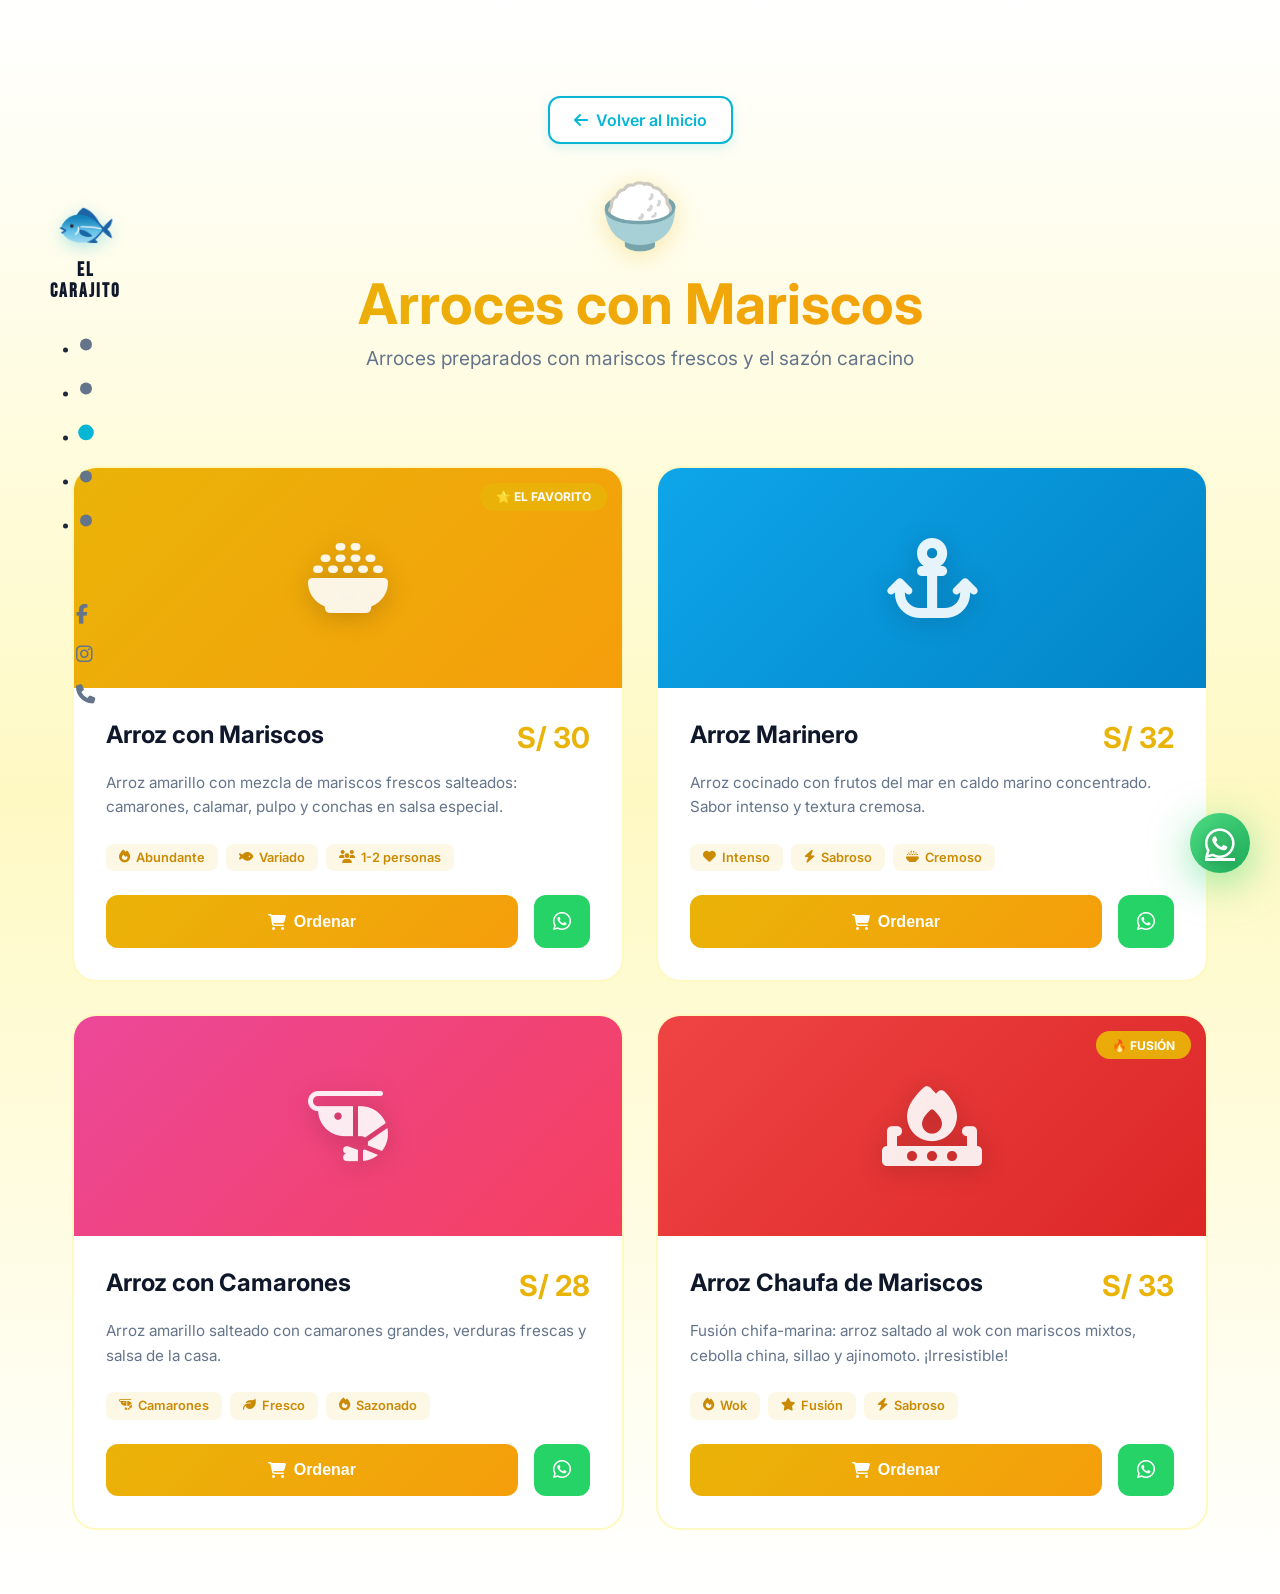
==== commit 1864c805: "Add files via upload" ====
--- a/arroces.html
+++ b/arroces.html
@@ -228,6 +228,16 @@
        aria-label="Contactar por WhatsApp">
         <i class="fab fa-whatsapp"></i>
     </a>
+
+    <!-- Mobile Menu Toggle -->
+    <button class="mobile-menu-toggle" id="mobileToggle">
+        <span></span>
+        <span></span>
+        <span></span>
+    </button>
+
+    <!-- Menu Overlay -->
+    <div class="menu-overlay"></div>
 
     <!-- Navegación Lateral Moderna -->
     <nav class="nav-side">
--- a/styles.css
+++ b/styles.css
@@ -1,6 +1,24 @@
 /* ===========================================
    🌊 CEVICHERÍA EL CARAJITO - DISEÑO MODERNO
    =========================================== */
+
+/* ============================================
+   💡 SISTEMA RESPONSIVO PROFESIONAL
+   ============================================
+   
+   🎯 Breakpoints optimizados:
+   - 320px  → Móviles pequeños
+   - 480px  → Móviles medianos
+   - 768px  → Tablets portrait
+   - 1024px → Tablets landscape / Laptops pequeñas
+   - 1440px → Desktop estándar
+   
+   ✅ Unidades flexibles usadas:
+   - rem/em     → Tipografía y espaciado
+   - %/vw/vh    → Layouts y contenedores
+   - clamp()    → Valores fluidos min-ideal-max
+   - aspect-ratio → Imágenes responsivas
+   ============================================ */
 
 /* Reset & Variables */
 * {
@@ -31,12 +49,40 @@
     font-size: 16px;
 }
 
+@media (max-width: 768px) {
+    html {
+        font-size: 15px; /* Ajuste sutil para mejorar legibilidad en móvil */
+    }
+}
+
+@media (max-width: 480px) {
+    html {
+        font-size: 14px;
+    }
+}
+
 body {
     font-family: 'Inter', -apple-system, BlinkMacSystemFont, 'Segoe UI', sans-serif;
     color: var(--slate);
     background: #fafafa;
     overflow-x: hidden;
     position: relative;
+}
+
+/* Asegurar que todas las imágenes sean responsive */
+img {
+    max-width: 100%;
+    height: auto;
+    display: block;
+}
+
+/* Prevenir overflow horizontal */
+.container-wide,
+.hero-split,
+.about-layout,
+.contacto-grid,
+.footer-top {
+    max-width: 100%;
 }
 
 /* Background Waves */
@@ -98,17 +144,17 @@
 /* WhatsApp Floating Button - Ultra Moderno */
 .whatsapp-btn {
     position: fixed !important;
-    bottom: 30px !important;
-    right: 30px !important;
+    bottom: clamp(20px, 3vh, 30px) !important;
+    right: clamp(20px, 3vw, 30px) !important;
     background: linear-gradient(135deg, #25d366 0%, #1faa59 100%);
     color: white;
-    width: 50px;
-    height: 50px;
+    width: clamp(50px, 8vw, 60px);
+    height: clamp(50px, 8vw, 60px);
     border-radius: 50%;
     display: flex;
     align-items: center;
     justify-content: center;
-    font-size: 34px;
+    font-size: clamp(28px, 5vw, 34px);
     box-shadow: 
         0 10px 40px rgba(37, 211, 102, 0.5),
         0 0 0 0 rgba(37, 211, 102, 0.4);
@@ -193,14 +239,15 @@
 /* Navegación Lateral Moderna */
 .nav-side {
     position: fixed;
-    left: 30px;
+    left: clamp(20px, 2vw, 30px);
     top: 50%;
     transform: translateY(-50%);
     z-index: 900;
     display: flex;
     flex-direction: column;
     align-items: center;
-    gap: 3rem;
+    gap: clamp(2rem, 4vh, 3rem);
+    width: clamp(100px, 12vw, 120px); /* Ancho flexible del menú lateral */
 }
 
 .nav-logo {
@@ -429,11 +476,15 @@
     position: fixed;
     top: 20px;
     right: 20px;
-    z-index: 1000;
+    z-index: 1010;
     flex-direction: column;
     gap: 5px;
     width: 30px;
     height: 30px;
+    background: none;
+    border: none;
+    cursor: pointer;
+    padding: 0;
 }
 
 .mobile-menu-toggle span {
@@ -444,6 +495,38 @@
     transition: all 0.3s ease;
 }
 
+.mobile-menu-toggle.active span:nth-child(1) {
+    transform: translateY(8px) rotate(45deg);
+}
+
+.mobile-menu-toggle.active span:nth-child(2) {
+    opacity: 0;
+}
+
+.mobile-menu-toggle.active span:nth-child(3) {
+    transform: translateY(-8px) rotate(-45deg);
+}
+
+body.menu-open {
+    overflow: hidden;
+}
+
+/* Overlay del menú móvil */
+.menu-overlay {
+    position: fixed;
+    inset: 0;
+    background: rgba(0, 0, 0, 0.5);
+    z-index: 999;
+    opacity: 0;
+    visibility: hidden;
+    transition: opacity 0.3s ease, visibility 0.3s ease;
+}
+
+.menu-overlay.active {
+    opacity: 1;
+    visibility: visible;
+}
+
 /* Hero Moderno Split Screen */
 .hero-modern {
     min-height: 100vh;
@@ -456,11 +539,24 @@
 .hero-split {
     display: grid;
     grid-template-columns: 52% 48%;
-    gap: 3rem;
+    gap: clamp(1.5rem, 4vw, 3rem);
     align-items: center;
     max-width: 1350px;
+    width: 100%;
     margin: 0 auto;
-    padding: 0 3rem;
+    padding: 0 clamp(1rem, 3vw, 3rem);
+}
+
+/* Espacio para el menú lateral en pantallas grandes */
+@media (min-width: 1025px) {
+    .hero-split,
+    section > .container-wide,
+    .about-layout,
+    .bento-grid,
+    .contacto-grid,
+    .footer-content {
+        margin-left: clamp(140px, 12vw, 180px); /* Espaciado dinámico para el menú */
+    }
 }
 
 .hero-left {
@@ -624,9 +720,29 @@
 
 .hero-main-img {
     width: 100%;
-    height: 600px;
+    aspect-ratio: 16 / 10; /* Reemplaza height fijo con ratio flexible */
     object-fit: cover;
     display: block;
+    border-radius: clamp(12px, 2vw, 24px);
+}
+
+@media (max-width: 1200px) {
+    .hero-main-img {
+        aspect-ratio: 4 / 3;
+    }
+}
+
+@media (max-width: 768px) {
+    .hero-main-img {
+        aspect-ratio: 3 / 2;
+        border-radius: 16px;
+    }
+}
+
+@media (max-width: 480px) {
+    .hero-main-img {
+        aspect-ratio: 1 / 1;
+    }
 }
 
 .hero-float-card {
@@ -847,21 +963,25 @@
 
 .section-head-center {
     text-align: center;
-    margin-bottom: 4rem;
+    margin-bottom: clamp(2rem, 5vw, 4rem);
     max-width: 800px;
+    width: 100%;
     margin-left: auto;
     margin-right: auto;
+    padding: 0 clamp(1rem, 3vw, 2rem);
 }
 
 .bento-grid {
     display: grid;
-    grid-template-columns: repeat(4, 1fr);
-    grid-auto-rows: 220px;
-    gap: 1.25rem;
+    grid-template-columns: repeat(auto-fit, minmax(min(250px, 100%), 1fr));
+    grid-auto-rows: minmax(200px, auto);
+    gap: clamp(0.75rem, 2vw, 1.25rem);
     margin-bottom: 3rem;
     max-width: 1350px;
+    width: 100%;
     margin-left: auto;
     margin-right: auto;
+    padding: 0 clamp(1rem, 3vw, 2rem);
 }
 
 .bento-item {
@@ -1016,31 +1136,33 @@
 .reviews-carousel-3d {
     position: relative;
     max-width: 1400px;
-    margin: 4rem auto 0;
-    padding: 0 80px;
+    width: 100%;
+    margin: clamp(2rem, 5vw, 4rem) auto 0;
+    padding: 0 clamp(40px, 8vw, 80px);
 }
 
 .carousel-track-container {
     overflow: hidden;
     position: relative;
-    padding: 3rem 0;
+    padding: clamp(1.5rem, 4vw, 3rem) 0;
 }
 
 .carousel-track {
     display: flex;
     align-items: center;
     justify-content: flex-start;
-    gap: 2rem;
+    gap: clamp(1rem, 3vw, 2rem);
     transition: transform 0.6s cubic-bezier(0.25, 0.46, 0.45, 0.94);
-    padding: 0 calc(50% - 300px);
+    padding: 0 calc(50% - min(300px, 45vw));
 }
 
 /* Tarjetas del Carrusel */
 .review-card-modern {
-    flex: 0 0 600px;
+    flex: 0 0 min(600px, 90vw);
+    width: 100%;
     background: white;
-    border-radius: 24px;
-    padding: 3rem;
+    border-radius: clamp(16px, 3vw, 24px);
+    padding: clamp(1.5rem, 4vw, 3rem);
     box-shadow: 0 10px 40px rgba(15, 23, 42, 0.08);
     transition: all 0.4s ease;
     border: 2px solid #e2e8f0;
@@ -1072,12 +1194,12 @@
 }
 
 .review-text-modern {
-    font-size: 1.05rem;
+    font-size: clamp(0.875rem, 2vw, 1.05rem);
     line-height: 1.75;
     color: var(--slate);
-    margin-bottom: 2rem;
+    margin-bottom: clamp(1rem, 3vw, 2rem);
     font-weight: 400;
-    min-height: 100px;
+    min-height: auto;
 }
 
 .reviewer {
@@ -1122,13 +1244,13 @@
     position: absolute;
     top: 50%;
     transform: translateY(-50%);
-    width: 60px;
-    height: 60px;
+    width: clamp(42px, 8vw, 60px);
+    height: clamp(42px, 8vw, 60px);
     border-radius: 50%;
     background: white;
     border: none;
     color: var(--cyan);
-    font-size: 1.5rem;
+    font-size: clamp(1rem, 2vw, 1.5rem);
     cursor: pointer;
     display: flex;
     align-items: center;
@@ -1146,11 +1268,11 @@
 }
 
 .carousel-nav.prev {
-    left: 10px;
+    left: clamp(4px, 1vw, 10px);
 }
 
 .carousel-nav.next {
-    right: 10px;
+    right: clamp(4px, 1vw, 10px);
 }
 
 /* Indicadores del Carrusel */
@@ -1258,72 +1380,468 @@
 
 .form-container-modern {
     background: white;
-    padding: 3rem;
-    border-radius: 24px;
+    padding: 2rem;
+    border-radius: 20px;
     box-shadow: 0 8px 32px rgba(0, 0, 0, 0.08);
+    position: relative;
+    max-height: 85vh;
+    overflow-y: auto;
+}
+
+/* Form Header - Más compacto */
+.form-header {
+    text-align: center;
+    margin-bottom: 1.5rem;
+}
+
+.form-icon {
+    width: 55px;
+    height: 55px;
+    margin: 0 auto 1rem;
+    background: var(--gradient-ocean);
+    border-radius: 16px;
+    display: flex;
+    align-items: center;
+    justify-content: center;
+    box-shadow: 0 8px 24px rgba(6, 182, 212, 0.3);
+}
+
+.form-icon i {
+    font-size: 1.5rem;
+    color: white;
 }
 
 .form-container-modern h3 {
-    font-size: 1.875rem;
+    font-size: 1.5rem;
     font-weight: 700;
     color: var(--navy);
     margin-bottom: 0.5rem;
 }
 
-.form-container-modern > p {
+.form-container-modern .form-header > p {
     color: var(--gray);
-    margin-bottom: 2rem;
+    line-height: 1.5;
+    font-size: 0.875rem;
+    max-width: 400px;
+    margin: 0 auto;
 }
 
 .form-modern {
     display: flex;
     flex-direction: column;
-    gap: 1.5rem;
-    margin-bottom: 2rem;
+    gap: 1.25rem;
+    margin-bottom: 0;
+}
+
+.form-group {
+    position: relative;
+}
+
+.form-row {
+    display: grid;
+    grid-template-columns: 1fr 1fr;
+    gap: 0.75rem;
 }
 
 .form-field {
     position: relative;
 }
 
-.form-field input,
-.form-field textarea {
+/* Icono del campo */
+.field-icon {
+    position: absolute;
+    left: 0.875rem;
+    top: 50%;
+    transform: translateY(-50%);
+    color: var(--gray);
+    font-size: 1rem;
+    z-index: 1;
+    transition: all 0.3s ease;
+    pointer-events: none;
+}
+
+.form-field textarea ~ .field-icon {
+    top: 1rem;
+    transform: translateY(0);
+}
+
+.form-input {
     width: 100%;
-    padding: 1rem 1rem 1rem 1rem;
+    padding: 0.875rem 0.875rem 0.875rem 2.5rem;
     border: 2px solid #e2e8f0;
     border-radius: 12px;
     font-family: inherit;
-    font-size: 1rem;
-    transition: all 0.3s ease;
+    font-size: 0.9375rem;
+    transition: all 0.3s cubic-bezier(0.4, 0, 0.2, 1);
     background: #fafafa;
-}
-
-.form-field input:focus,
-.form-field textarea:focus {
+    color: var(--slate);
+}
+
+.form-input::placeholder {
+    color: transparent;
+}
+
+.form-input:focus {
     outline: none;
     border-color: var(--cyan);
     background: white;
-}
-
-.form-field label {
+    box-shadow: 0 0 0 3px rgba(6, 182, 212, 0.1);
+}
+
+.form-input:focus ~ .field-icon {
+    color: var(--cyan);
+}
+
+/* Select personalizado */
+.form-select {
+    appearance: none;
+    cursor: pointer;
+    padding-right: 2.5rem;
+}
+
+.form-select-wrap {
+    position: relative;
+}
+
+.select-arrow {
     position: absolute;
-    left: 1rem;
-    top: 1rem;
+    right: 1rem;
+    top: 50%;
+    transform: translateY(-50%);
     color: var(--gray);
     pointer-events: none;
     transition: all 0.3s ease;
-}
-
-.form-field input:focus + label,
-.form-field textarea:focus + label,
-.form-field input:not(:placeholder-shown) + label,
-.form-field textarea:not(:placeholder-shown) + label {
-    top: -0.75rem;
-    left: 0.75rem;
+    font-size: 0.75rem;
+}
+
+.form-input:focus ~ .select-arrow {
+    color: var(--cyan);
+    transform: translateY(-50%) rotate(180deg);
+}
+
+/* Label flotante mejorado */
+.form-label {
+    position: absolute;
+    left: 2.5rem;
+    top: 50%;
+    transform: translateY(-50%);
+    color: var(--gray);
+    pointer-events: none;
+    transition: all 0.3s cubic-bezier(0.4, 0, 0.2, 1);
+    background: transparent;
+    padding: 0;
+    font-size: 0.9375rem;
+    font-weight: 500;
+}
+
+.form-select-wrap .form-label {
+    left: 2.5rem;
+}
+
+.form-label.selected,
+.form-input:focus + .form-label,
+.form-input:not(:placeholder-shown) + .form-label,
+.form-select:valid + .form-label {
+    top: -0.625rem;
+    left: 2.25rem;
+    font-size: 0.75rem;
+    background: white;
+    padding: 0 0.4rem;
+    color: var(--cyan);
+    font-weight: 600;
+}
+
+/* Estados de validación */
+.form-field.error .form-input {
+    border-color: #ef4444;
+    background: #fef2f2;
+}
+
+.form-field.error .field-icon,
+.form-field.error .form-label {
+    color: #ef4444;
+}
+
+.form-field.success .form-input {
+    border-color: #10b981;
+}
+
+.form-field.success .field-icon {
+    color: #10b981;
+}
+
+/* Mensajes de error - más compactos */
+.form-error {
+    display: none;
+    color: #ef4444;
+    font-size: 0.75rem;
+    margin-top: 0.375rem;
+    font-weight: 500;
+    padding-left: 2.5rem;
+}
+
+.form-field.error .form-error {
+    display: block;
+    animation: slideDown 0.3s ease;
+}
+
+/* Hint text - más compacto */
+.form-hint {
+    display: block;
+    color: var(--gray);
+    font-size: 0.7rem;
+    margin-top: 0.375rem;
+    padding-left: 2.5rem;
+    font-style: italic;
+}
+
+/* Contador de caracteres - más compacto */
+.char-counter {
+    position: absolute;
+    bottom: -1.125rem;
+    right: 0;
+    font-size: 0.7rem;
+    color: var(--gray);
+    font-weight: 500;
+}
+
+.char-counter #charCount {
+    color: var(--cyan);
+    font-weight: 700;
+}
+
+/* Campos de reserva - más compactos */
+.reservation-fields {
+    overflow: hidden;
+    animation: slideDown 0.4s ease;
+    padding: 1rem;
+    background: linear-gradient(135deg, rgba(6, 182, 212, 0.05), rgba(20, 184, 166, 0.05));
+    border-radius: 12px;
+    border: 2px dashed var(--cyan);
+    margin-bottom: 0.5rem;
+}
+
+.reservation-fields::before {
+    content: '📅 Datos para tu reserva';
+    display: block;
+    font-size: 0.8125rem;
+    font-weight: 600;
+    color: var(--cyan);
+    margin-bottom: 0.75rem;
+}
+
+/* Botón de envío - más compacto */
+.btn-submit {
+    position: relative;
+    overflow: hidden;
+    margin-top: 0.5rem;
+    padding: 0.875rem 1.5rem;
+}
+
+.btn-text,
+.btn-loader {
+    display: flex;
+    align-items: center;
+    justify-content: center;
+    gap: 0.625rem;
+}
+
+.btn-submit::before {
+    content: '';
+    position: absolute;
+    inset: 0;
+    background: linear-gradient(90deg, transparent, rgba(255, 255, 255, 0.3), transparent);
+    transform: translateX(-100%);
+    transition: transform 0.6s;
+}
+
+.btn-submit:hover::before {
+    transform: translateX(100%);
+}
+
+.btn-submit:disabled {
+    opacity: 0.6;
+    cursor: not-allowed;
+    transform: none !important;
+}
+
+/* Disclaimer - más compacto */
+.form-disclaimer {
+    text-align: center;
+    font-size: 0.75rem;
+    color: var(--gray);
+    margin-top: 0.75rem;
+    font-style: italic;
+}
+
+/* Mensaje de éxito - más compacto */
+.form-success {
+    text-align: center;
+    padding: 2rem 1.5rem;
+    animation: fadeIn 0.5s ease;
+}
+
+.success-icon {
+    width: 65px;
+    height: 65px;
+    margin: 0 auto 1rem;
+    background: linear-gradient(135deg, #10b981, #059669);
+    border-radius: 50%;
+    display: flex;
+    align-items: center;
+    justify-content: center;
+    animation: scaleIn 0.5s cubic-bezier(0.68, -0.55, 0.265, 1.55);
+}
+
+.success-icon i {
+    font-size: 2rem;
+    color: white;
+}
+
+.form-success h4 {
+    font-size: 1.5rem;
+    font-weight: 700;
+    color: var(--navy);
+    margin-bottom: 0.5rem;
+}
+
+.form-success p {
+    color: var(--gray);
+    line-height: 1.5;
+    margin-bottom: 1.5rem;
+    font-size: 0.9375rem;
+    right: 0;
+    font-size: 0.75rem;
+    color: var(--gray);
+    font-weight: 500;
+}
+
+.char-counter #charCount {
+    color: var(--cyan);
+    font-weight: 700;
+}
+
+/* Campos de reserva */
+.reservation-fields {
+    overflow: hidden;
+    animation: slideDown 0.4s ease;
+    padding: 1.5rem;
+    background: linear-gradient(135deg, rgba(6, 182, 212, 0.05), rgba(20, 184, 166, 0.05));
+    border-radius: 14px;
+    border: 2px dashed var(--cyan);
+}
+
+.reservation-fields::before {
+    content: '\u2139\ufe0f Datos para tu reserva';
+    display: block;
     font-size: 0.875rem;
-    background: white;
-    padding: 0 0.5rem;
+    font-weight: 600;
     color: var(--cyan);
+    margin-bottom: 1rem;
+}
+
+/* Botón de envío mejorado */
+.btn-submit {
+    position: relative;
+    overflow: hidden;
+    margin-top: 1rem;
+}
+
+.btn-submit::before {
+    content: '';
+    position: absolute;
+    inset: 0;
+    background: linear-gradient(90deg, transparent, rgba(255, 255, 255, 0.3), transparent);
+    transform: translateX(-100%);
+    transition: transform 0.6s;
+}
+
+.btn-submit:hover::before {
+    transform: translateX(100%);
+}
+
+.btn-submit:disabled {
+    opacity: 0.6;
+    cursor: not-allowed;
+    transform: none !important;
+}
+
+/* Disclaimer */
+.form-disclaimer {
+    text-align: center;
+    font-size: 0.8125rem;
+    color: var(--gray);
+    margin-top: 1rem;
+    font-style: italic;
+}
+
+/* Mensaje de éxito */
+.form-success {
+    text-align: center;
+    padding: 3rem 2rem;
+    animation: fadeIn 0.5s ease;
+}
+
+.success-icon {
+    width: 80px;
+    height: 80px;
+    margin: 0 auto 1.5rem;
+    background: linear-gradient(135deg, #10b981, #059669);
+    border-radius: 50%;
+    display: flex;
+    align-items: center;
+    justify-content: center;
+    animation: scaleIn 0.5s cubic-bezier(0.68, -0.55, 0.265, 1.55);
+}
+
+.success-icon i {
+    font-size: 2rem;
+    color: white;
+}
+
+.form-success h4 {
+    font-size: 1.5rem;
+    font-weight: 700;
+    color: var(--navy);
+    margin-bottom: 0.5rem;
+}
+
+.form-success p {
+    color: var(--gray);
+    line-height: 1.5;
+    margin-bottom: 1.5rem;
+    font-size: 0.9375rem;
+}
+
+/* Animaciones */
+@keyframes slideDown {
+    from {
+        opacity: 0;
+        transform: translateY(-10px);
+    }
+    to {
+        opacity: 1;
+        transform: translateY(0);
+    }
+}
+
+@keyframes fadeIn {
+    from { opacity: 0; }
+    to { opacity: 1; }
+}
+
+@keyframes scaleIn {
+    0% {
+        transform: scale(0);
+        opacity: 0;
+    }
+    50% {
+        transform: scale(1.2);
+    }
+    100% {
+        transform: scale(1);
+        opacity: 1;
+    }
 }
 
 .social-modern {
@@ -1496,14 +2014,154 @@
 }
 
 /* RESPONSIVE DESIGN */
-@media (max-width: 1200px) {
+@media (max-width: 1024px) {
     .nav-side {
+        position: fixed;
+        top: 0;
+        left: -100%; /* Oculto por defecto */
+        width: 280px;
+        height: 100vh;
+        background: white;
+        box-shadow: 4px 0 20px rgba(0, 0, 0, 0.15);
+        padding: 4rem 2rem;
+        overflow-y: auto;
+        z-index: 1000;
+        transition: left 0.3s ease;
+        display: flex;
+    }
+    
+    .nav-side.active {
+        left: 0; /* Aparece deslizándose */
+    }
+    
+    .nav-logo {
+        margin-bottom: 2rem;
+    }
+    
+    .nav-links {
+        width: 100%;
+        gap: 0;
+    }
+    
+    .nav-links li {
+        width: 100%;
+    }
+    
+    .nav-dot {
+        width: 100%;
+        height: auto;
+        padding: 1rem 1.5rem;
+        border-radius: 8px;
+        background: transparent !important;
+        text-align: left;
+        display: flex;
+        align-items: center;
+        justify-content: space-between;
+        gap: 1rem;
+        color: var(--slate);
+        font-weight: 500;
+        position: relative;
+    }
+    
+    .nav-dot::before {
+        content: '';
+        width: 8px;
+        height: 8px;
+        background: var(--gray);
+        border-radius: 50%;
+        opacity: 1;
+        position: static;
+        transform: none;
+        order: -1;
+    }
+    
+    .nav-dot::after {
+        content: attr(data-text);
+        opacity: 1;
+        position: static;
+        transform: none;
+        flex: 1;
+    }
+    
+    .nav-dot.active::before {
+        background: var(--cyan);
+    }
+    
+    .nav-dot:hover {
+        background: rgba(6, 182, 212, 0.1) !important;
+        transform: none;
+    }
+    
+    /* Submenú Móvil - FUNCIONAL */
+    .has-submenu {
+        position: relative;
+        width: 100%;
+    }
+    
+    .has-submenu > .nav-dot {
+        cursor: pointer;
+    }
+    
+    .has-submenu .submenu-arrow {
+        position: static;
+        opacity: 1;
+        transition: transform 0.3s ease;
+        font-size: 0.875rem;
+        color: var(--cyan);
+    }
+    
+    .has-submenu.open .submenu-arrow {
+        transform: rotate(90deg);
+    }
+    
+    .submenu-carta {
+        position: static;
+        opacity: 1;
+        visibility: visible;
+        pointer-events: auto;
+        transform: none;
+        box-shadow: none;
+        border: none;
+        border-radius: 0;
+        padding: 0;
+        padding-left: 2rem;
+        margin-top: 0.5rem;
+        max-height: 0;
+        overflow: hidden;
+        transition: max-height 0.4s ease, margin-top 0.3s ease;
+        background: transparent;
+        min-width: auto;
+    }
+    
+    .has-submenu.open .submenu-carta {
+        max-height: 600px;
+        margin-top: 0.75rem;
+    }
+    
+    .submenu-header {
         display: none;
     }
     
-    /* Ocultar submenú en tablets/móviles */
-    .submenu-carta {
-        display: none;
+    .submenu-items {
+        gap: 0.25rem;
+    }
+    
+    .submenu-item {
+        padding: 0.75rem 1rem;
+        border-radius: 8px;
+        margin-bottom: 0.25rem;
+    }
+    
+    .submenu-item i {
+        font-size: 1.125rem;
+    }
+    
+    .submenu-title {
+        font-size: 0.9rem;
+    }
+    
+    .submenu-desc {
+        font-size: 0.7rem;
     }
     
     .mobile-menu-toggle {
@@ -1513,6 +2171,7 @@
     .hero-split {
         grid-template-columns: 1fr;
         gap: 3rem;
+        padding: 0 1.5rem;
     }
     
     .hero-right {
@@ -1527,6 +2186,7 @@
     .contacto-grid {
         grid-template-columns: 1fr;
         gap: 3rem;
+        padding: 0 1.5rem;
     }
     
     .bento-grid {
@@ -1542,31 +2202,168 @@
     }
 }
 
+/* ============================================
+   📱 BREAKPOINT: 1024px (Tablets / Laptops)
+   ============================================ */
+@media (max-width: 1024px) {
+    .title-line.big {
+        font-size: clamp(2.5rem, 6vw, 3.5rem);
+    }
+    
+    .hero-desc {
+        font-size: clamp(1rem, 2.5vw, 1.05rem);
+    }
+    
+    .bento-grid {
+        grid-template-columns: repeat(auto-fit, minmax(min(200px, 100%), 1fr));
+        gap: clamp(0.5rem, 1.5vw, 1rem);
+    }
+    
+    .bento-item.large {
+        grid-column: span 2;
+    }
+    
+    .about-stats {
+        grid-template-columns: repeat(2, 1fr);
+        gap: 2rem;
+    }
+    
+    .reviews-carousel-3d {
+        padding: 0 clamp(48px, 10vw, 70px);
+    }
+    
+    .carousel-track {
+        padding: 0 calc(50% - min(280px, 42vw));
+        gap: 1.5rem;
+    }
+    
+    .review-card-modern {
+        flex: 0 0 min(560px, 88vw);
+    }
+    
+    .form-container-modern {
+        padding: 2.25rem 2rem;
+    }
+    
+    .scroll-hint {
+        display: none;
+    }
+    
+    .whatsapp-btn:hover {
+        transform: translateY(-4px) scale(1.1);
+    }
+}
+
+/* ============================================
+   📱 BREAKPOINT: 768px (Tablets Portrait)
+   ============================================ */
 @media (max-width: 768px) {
+    .container-wide {
+        padding: 0 1.25rem;
+    }
+    
     .hero-split {
-        padding: 0 1.5rem;
+        padding: 0 1.25rem;
+        gap: 2rem;
+    }
+    
+    .hero-content {
+        padding-top: 2rem;
     }
     
     .title-line.big {
-        font-size: 3rem;
+        font-size: 2.75rem;
+        line-height: 1.1;
+    }
+    
+    .title-line.small {
+        font-size: 1.75rem;
+    }
+    
+    .hero-desc {
+        font-size: 1rem;
+        margin: 1.5rem 0;
     }
     
     .hero-actions {
         flex-direction: column;
+        gap: 1rem;
     }
     
     .btn-modern {
         width: 100%;
         justify-content: center;
+        padding: 1rem 2rem;
+        font-size: 1rem;
     }
     
     .hero-float-card {
         display: none;
     }
     
+    .scroll-hint {
+        display: none;
+    }
+    
+    .mobile-menu-toggle {
+        z-index: 1001;
+    }
+    
     .about-stats {
         grid-template-columns: 1fr;
-        gap: 2rem;
+        gap: 1.5rem;
+        padding: 0;
+    }
+    
+    .stat {
+        padding: 1.5rem;
+    }
+    
+    .stat h3 {
+        font-size: 2.5rem;
+    }
+    
+    .about-layout {
+        padding: 0 1.25rem;
+        gap: 2.5rem;
+    }
+    
+    .about-modern {
+        padding: 4rem 0;
+    }
+    
+    .contacto-grid {
+        padding: 0 1.25rem;
+    }
+    
+    .contacto-modern {
+        padding: 4rem 0;
+    }
+    
+    .info-card-modern {
+        padding: 1.5rem;
+    }
+    
+    .info-icon {
+        width: 50px;
+        height: 50px;
+        font-size: 1.25rem;
+    }
+    
+    .info-card-modern h4 {
+        font-size: 1.1rem;
+    }
+    
+    .section-head-center {
+        padding: 0 1.25rem;
+    }
+    
+    .reviews-modern {
+        padding: 4rem 0;
+    }
+    
+    .rating-hero {
+        padding: 0 1.25rem;
     }
     
     .bento-grid {
@@ -1581,36 +2378,97 @@
     }
     
     .reviews-carousel-3d {
-        padding: 0 60px;
+        padding: 0 clamp(30px, 8vw, 55px);
     }
     
     .carousel-track {
-        padding: 0 calc(50% - 250px);
+        padding: 0 calc(50% - min(220px, 40vw));
+        gap: 1rem;
     }
     
     .review-card-modern {
-        flex: 0 0 500px;
+        flex: 0 0 min(440px, 85vw);
+        padding: clamp(1.5rem, 4vw, 2rem);
+    }
+    
+    .review-text-modern {
+        font-size: clamp(0.85rem, 2vw, 0.95rem);
+        min-height: auto;
+        line-height: 1.65;
+    }
+    
+    .reviewer-name {
+        font-size: 1rem;
+    }
+    
+    .reviewer-location {
+        font-size: 0.85rem;
     }
     
     .carousel-nav {
-        width: 50px;
-        height: 50px;
-        font-size: 1.25rem;
+        width: clamp(40px, 8vw, 48px);
+        height: clamp(40px, 8vw, 48px);
+        font-size: clamp(0.9rem, 2vw, 1.2rem);
+    }
+    
+    .carousel-nav.prev {
+        left: clamp(4px, 1.5vw, 8px);
+    }
+    
+    .carousel-nav.next {
+        right: clamp(4px, 1.5vw, 8px);
     }
     
     .footer-top {
         grid-template-columns: 1fr;
-        gap: 2rem;
+        gap: 2.5rem;
+        padding: 0 1.25rem;
+    }
+    
+    .footer-col h4 {
+        font-size: 1rem;
+        margin-bottom: 1.25rem;
+    }
+    
+    .footer-links li {
+        margin-bottom: 0.75rem;
+    }
+    
+    .footer-links a {
+        font-size: 0.9rem;
+    }
+    
+    .social-links {
+        gap: 1rem;
+    }
+    
+    .social-links a {
+        width: 40px;
+        height: 40px;
+        font-size: 1.1rem;
+    }
+    
+    .footer-bottom {
+        padding: 1.5rem 1.25rem;
+        flex-direction: column;
+        gap: 1rem;
+        text-align: center;
     }
     
     .section-title-modern {
         font-size: 2.25rem;
+        line-height: 1.2;
+    }
+    
+    .section-label {
+        font-size: 0.8rem;
+        padding: 0.4rem 1rem;
     }
     
     .whatsapp-btn {
         width: 60px;
         height: 60px;
-        font-size: 30px;
+        font-size: 28px;
         bottom: 20px;
         right: 20px;
     }
@@ -1620,65 +2478,488 @@
     }
     
     .nav-side {
-        display: none;
-    }
-}
-
+        width: 280px;
+    }
+    
+    /* Asegurar que los enlaces sean fáciles de tocar en móvil */
+    a, button {
+        -webkit-tap-highlight-color: rgba(6, 182, 212, 0.2);
+    }
+
+    
+    /* Formulario responsive */
+    .form-container-modern {
+        padding: 1.75rem 1.25rem;
+        max-height: 80vh;
+    }
+    
+    .form-icon {
+        width: 50px;
+        height: 50px;
+        margin-bottom: 0.875rem;
+    }
+    
+    .form-icon i {
+        font-size: 1.375rem;
+    }
+    
+    .form-container-modern h3 {
+        font-size: 1.375rem;
+    }
+    
+    .form-container-modern .form-header > p {
+        font-size: 0.8125rem;
+    }
+    
+    .form-modern {
+        gap: 1rem;
+    }
+    
+    .form-row {
+        grid-template-columns: 1fr;
+        gap: 1rem;
+    }
+    
+    .form-input {
+        padding: 0.8125rem 0.8125rem 0.8125rem 2.375rem;
+        font-size: 0.875rem;
+    }
+    
+    .field-icon {
+        font-size: 0.9375rem;
+        left: 0.75rem;
+    }
+    
+    .form-label {
+        left: 2.375rem;
+        font-size: 0.875rem;
+    }
+    
+    .form-label.selected,
+    .form-input:focus + .form-label,
+    .form-input:not(:placeholder-shown) + .form-label,
+    .form-select:valid + .form-label {
+        left: 2.125rem;
+        font-size: 0.7rem;
+    }
+    
+    .reservation-fields {
+        padding: 0.875rem;
+    }
+    
+    .btn-submit {
+        padding: 0.8125rem 1.25rem;
+        font-size: 0.9375rem;
+    }
+    
+    .social-modern {
+        padding-top: 1.5rem;
+    }
+}
+
+/* ============================================
+   📱 BREAKPOINT: 480px (Móviles Medianos)
+   ============================================ */
 @media (max-width: 480px) {
     .title-line.big {
+        font-size: 2.25rem;
+        letter-spacing: -0.02em;
+    }
+    
+    .title-line.small {
+        font-size: 1.5rem;
+    }
+    
+    .hero-desc {
+        font-size: 0.95rem;
+        line-height: 1.6;
+    }
+    
+    .section-title-modern {
+        font-size: 1.85rem;
+        line-height: 1.2;
+    }
+    
+    .form-container-modern {
+        padding: 1.75rem 1.25rem;
+        border-radius: 20px;
+    }
+    
+    .form-header h3 {
+        font-size: 1.5rem;
+    }
+    
+    .form-header p {
+        font-size: 0.875rem;
+    }
+    
+    .form-field label {
+        font-size: 0.875rem;
+    }
+    
+    .form-field input,
+    .form-field select,
+    .form-field textarea {
+        font-size: 0.95rem;
+        padding: 0.875rem 1rem;
+    }
+    
+    .reviews-carousel-3d {
+        padding: 0 clamp(20px, 6vw, 48px);
+        margin: 2rem auto 0;
+    }
+    
+    .carousel-track {
+        padding: 0;
+        gap: 1rem;
+        justify-content: center;
+    }
+    
+    .review-card-modern {
+        flex: 0 0 min(320px, 92vw);
+        padding: clamp(1.25rem, 4vw, 1.75rem) clamp(1rem, 3vw, 1.5rem);
+        border-radius: 16px;
+    }
+    
+    .review-text-modern {
+        font-size: clamp(0.85rem, 2.5vw, 0.9rem);
+        min-height: auto;
+        line-height: 1.6;
+        margin-bottom: 1.5rem;
+    }
+    
+    .reviewer-name {
+        font-size: 0.95rem;
+    }
+    
+    .reviewer-location {
+        font-size: 0.8rem;
+    }
+    
+    .carousel-nav {
+        width: clamp(36px, 10vw, 42px);
+        height: clamp(36px, 10vw, 42px);
+        font-size: clamp(0.85rem, 2.5vw, 1rem);
+        box-shadow: 0 4px 12px rgba(15, 23, 42, 0.2);
+    }
+    
+    .carousel-nav.prev {
+        left: 2px;
+    }
+    
+    .carousel-nav.next {
+        right: 2px;
+    }
+    
+    .rating-num {
+        font-size: 3rem;
+    }
+    
+    .stars-big {
+        font-size: 2rem;
+    }
+    
+    .quote-icon {
         font-size: 2.5rem;
-    }
-    
-    .section-title-modern {
+        margin-bottom: 1rem;
+    }
+    
+    .indicator {
+        width: 8px;
+        height: 8px;
+    }
+    
+    .indicator.active {
+        width: 24px;
+    }
+    
+    .carousel-indicators {
+        gap: 0.5rem;
+        margin-top: 2rem;
+    }
+    
+    /* Bento Grid responsive */
+    .bento-grid {
+        gap: 1rem;
+        grid-auto-rows: 200px;
+    }
+    
+    .bento-overlay h3 {
+        font-size: 1.25rem;
+    }
+    
+    .bento-overlay p {
+        font-size: 0.85rem;
+    }
+    
+    /* Stats ajustados */
+    .stat h3 {
         font-size: 2rem;
     }
     
+    .stat p {
+        font-size: 0.85rem;
+    }
+    
+    /* Formulario en móviles pequeños */
+    .form-header {
+        margin-bottom: 1.5rem;
+    }
+    
+    .form-icon {
+        width: 48px;
+        height: 48px;
+        margin-bottom: 0.75rem;
+    }
+    
+    .form-icon i {
+        font-size: 1.25rem;
+    }
+    
     .form-container-modern {
-        padding: 2rem 1.5rem;
-    }
-    
-    .reviews-carousel-3d {
-        padding: 0 50px;
-    }
-    
-    .carousel-track {
-        padding: 0 calc(50% - 180px);
-    }
-    
-    .review-card-modern {
-        flex: 0 0 360px;
-        padding: 2rem;
-    }
-    
-    .review-text-modern {
+        padding: 1.5rem 1rem;
+        max-height: 75vh;
+    }
+    
+    .btn-submit {
+        padding: 0.875rem 1.5rem;
         font-size: 0.95rem;
-        min-height: 80px;
-    }
-    
-    .carousel-nav {
-        width: 45px;
-        height: 45px;
-        font-size: 1.1rem;
-    }
-    
-    .carousel-nav.prev {
-        left: 5px;
-    }
-    
-    .carousel-nav.next {
-        right: 5px;
-    }
-    
-    .quote-icon {
-        font-size: 3rem;
-    }
-    
-    .indicator {
-        width: 10px;
-        height: 10px;
-    }
-    
-    .indicator.active {
-        width: 30px;
-    }
-}
+    }
+    
+    .footer-modern {
+        padding: 3rem 0 1.25rem;
+    }
+    
+    .logo-footer {
+        flex-direction: column;
+        align-items: center;
+        text-align: center;
+        gap: 0.75rem;
+    }
+    
+    .logo-icon-big {
+        font-size: 2.75rem;
+    }
+    
+    .logo-text-footer {
+        font-size: 1.25rem;
+    }
+    
+    .whatsapp-btn {
+        width: 56px;
+        height: 56px;
+        font-size: 26px;
+        bottom: 16px;
+        right: 16px;
+    }
+    
+    /* Optimizar tamaños táctiles */
+    .btn-modern,
+    .btn-submit {
+        min-height: 48px;
+    }
+    
+    /* Espaciado optimizado para móviles pequeños */
+    .hero-modern,
+    .about-modern,
+    .menu-preview,
+    .reviews-modern,
+    .contacto-modern {
+        padding: 3rem 0;
+    }
+    
+    .section-head-center {
+        margin-bottom: 2.5rem;
+    }
+
+    
+    
+    .form-container-modern h3 {
+        font-size: 1.25rem;
+    }
+    
+    .form-container-modern .form-header > p {
+        font-size: 0.8125rem;
+    }
+    
+    .form-modern {
+        gap: 0.875rem;
+    }
+    
+    .form-input {
+        padding: 0.75rem 0.75rem 0.75rem 2.25rem;
+        font-size: 0.875rem;
+        border-radius: 10px;
+    }
+    
+    .field-icon {
+        font-size: 0.875rem;
+        left: 0.625rem;
+    }
+    
+    .form-label {
+        left: 2.25rem;
+        font-size: 0.875rem;
+    }
+    
+    .form-label.selected,
+    .form-input:focus + .form-label,
+    .form-input:not(:placeholder-shown) + .form-label,
+    .form-select:valid + .form-label {
+        left: 2rem;
+        font-size: 0.6875rem;
+    }
+    
+    .form-error {
+        font-size: 0.7rem;
+        padding-left: 2.25rem;
+        margin-top: 0.25rem;
+    }
+    
+    .form-hint {
+        font-size: 0.6875rem;
+        padding-left: 2.25rem;
+    }
+    
+    .char-counter {
+        bottom: -1rem;
+        font-size: 0.6875rem;
+    }
+    
+    .reservation-fields {
+        padding: 0.75rem;
+    }
+    
+    .reservation-fields::before {
+        font-size: 0.75rem;
+        margin-bottom: 0.625rem;
+    }
+    
+    .btn-submit {
+        padding: 0.75rem 1rem;
+        font-size: 0.875rem;
+    }
+    
+    .form-disclaimer {
+        font-size: 0.7rem;
+        margin-top: 0.625rem;
+    }
+    
+    .form-success {
+        padding: 1.5rem 1rem;
+    }
+    
+    .success-icon {
+        width: 55px;
+        height: 55px;
+        margin-bottom: 0.875rem;
+    }
+    
+    .success-icon i {
+        font-size: 1.625rem;
+    }
+    
+    .form-success h4 {
+        font-size: 1.25rem;
+        margin-bottom: 0.375rem;
+    }
+    
+    .form-success p {
+        font-size: 0.875rem;
+        margin-bottom: 1.25rem;
+    }
+    
+    .social-modern {
+        padding-top: 1.25rem;
+    }
+    
+    .social-links-modern a {
+        width: 40px;
+        height: 40px;
+        font-size: 1.125rem;
+    }
+}
+
+/* ============================================
+   📱 BREAKPOINT: 320px (Móviles Pequeños)
+   ============================================
+   Optimizado para dispositivos móviles mínimos
+   ============================================ */
+@media (max-width: 320px) {
+    html {
+        font-size: 13px; /* Escala todo proporcionalmente */
+    }
+    
+    .title-line.big {
+        font-size: 1.8rem;
+        letter-spacing: -0.03em;
+    }
+    
+    .hero-split {
+        padding: 0 0.75rem;
+        gap: 1rem;
+    }
+    
+    .btn-modern {
+        padding: 0.75rem 1rem;
+        font-size: 0.875rem;
+    }
+    
+    .bento-grid {
+        grid-template-columns: 1fr;
+        gap: 0.5rem;
+    }
+    
+    .about-stats {
+        gap: 1rem;
+    }
+    
+    .stat {
+        padding: 1rem;
+    }
+    
+    .stat h3 {
+        font-size: 1.75rem;
+    }
+    
+    .form-container-modern {
+        padding: 1.25rem;
+    }
+    
+    .whatsapp-btn {
+        width: 45px !important;
+        height: 45px !important;
+        font-size: 24px !important;
+    }
+}
+
+/* ============================================
+   🖥️ BREAKPOINT: 1440px+ (Pantallas Grandes)
+   ============================================
+   Optimizado para monitores desktop grandes
+   ============================================ */
+@media (min-width: 1440px) {
+    html {
+        font-size: 18px; /* Tipografía más grande en pantallas grandes */
+    }
+    
+    .hero-split,
+    .about-layout,
+    .bento-grid,
+    .contacto-grid {
+        max-width: 1400px;
+    }
+    
+    .title-line.big {
+        font-size: 5rem;
+    }
+    
+    .bento-grid {
+        grid-template-columns: repeat(4, 1fr);
+        gap: 1.5rem;
+    }
+    
+    .hero-main-img {
+        aspect-ratio: 16 / 9;
+    }
+}
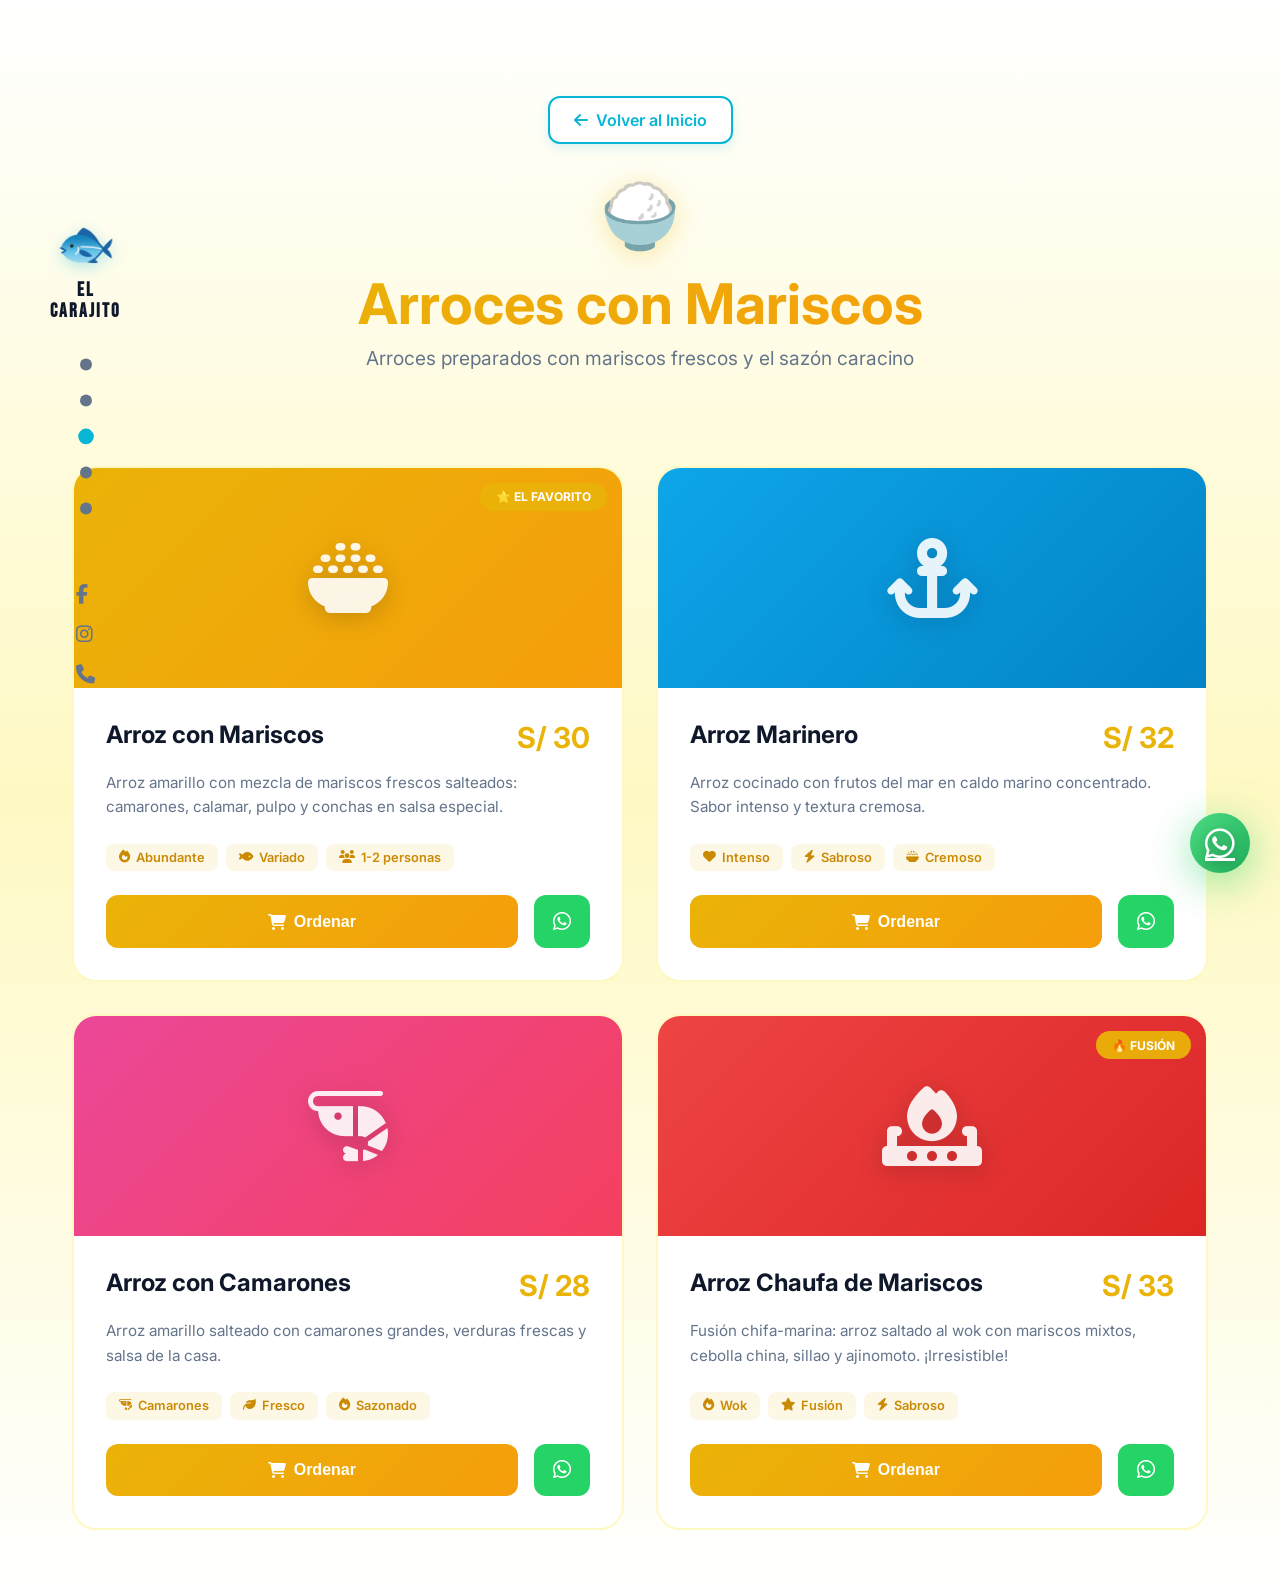
==== commit 1f52abda: "Add files via upload" ====
--- a/arroces.html
+++ b/arroces.html
@@ -237,7 +237,7 @@
     </button>
 
     <!-- Menu Overlay -->
-    <div class="menu-overlay"></div>
+    <div class="menu-overlay" id="menuOverlay"></div>
 
     <!-- Navegación Lateral Moderna -->
     <nav class="nav-side">
@@ -246,12 +246,11 @@
             <span class="logo-text">EL<br>CARAJITO</span>
         </div>
         <ul class="nav-links">
-            <li><a href="index.html#inicio" class="nav-dot" data-text="Inicio"></a></li>
-            <li><a href="index.html#sabor" class="nav-dot" data-text="Nuestro Sabor"></a></li>
-            <li class="has-submenu">
-                <a href="index.html#platos" class="nav-dot active" data-text="Platos">
-                    <i class="submenu-arrow fas fa-chevron-right"></i>
-                </a>
+            <a href="index.html#inicio" class="nav-dot" data-text="Inicio"></a>
+            <a href="index.html#sabor" class="nav-dot" data-text="Nuestro Sabor"></a>
+            <div class="has-submenu">
+                <a href="index.html#platos" class="nav-dot active" data-text="Platos"></a>
+                <button type="button" class="submenu-trigger" aria-expanded="false" aria-label="Nuestra Carta"></button>
                 <div class="submenu-carta">
                     <div class="submenu-header">
                         <h4>Nuestra Carta</h4>
@@ -301,9 +300,9 @@
                         </a>
                     </div>
                 </div>
-            </li>
-            <li><a href="index.html#opiniones" class="nav-dot" data-text="Opiniones"></a></li>
-            <li><a href="index.html#contacto" class="nav-dot" data-text="Contacto"></a></li>
+            </div>
+            <a href="index.html#opiniones" class="nav-dot" data-text="Opiniones"></a>
+            <a href="index.html#contacto" class="nav-dot" data-text="Contacto"></a>
         </ul>
         <div class="nav-social">
             <a href="#"><i class="fab fa-facebook-f"></i></a>
--- a/styles.css
+++ b/styles.css
@@ -348,6 +348,10 @@
     opacity: 0;
     transition: all 0.3s ease;
     color: var(--cyan);
+}
+
+.submenu-trigger {
+    display: none;
 }
 
 .has-submenu:hover .submenu-arrow {
@@ -474,29 +478,57 @@
 .mobile-menu-toggle {
     display: none;
     position: fixed;
-    top: 20px;
-    right: 20px;
+    top: clamp(16px, 3vw, 24px);
+    right: clamp(16px, 3vw, 24px);
     z-index: 1010;
     flex-direction: column;
-    gap: 5px;
-    width: 30px;
-    height: 30px;
-    background: none;
-    border: none;
+    justify-content: center;
+    align-items: center;
+    gap: 6px;
+    width: clamp(48px, 10vw, 56px);
+    height: clamp(48px, 10vw, 56px);
+    background: white;
+    border: 2px solid var(--cyan);
+    border-radius: 12px;
     cursor: pointer;
-    padding: 0;
+    padding: 10px;
+    box-shadow: 
+        0 4px 16px rgba(6, 182, 212, 0.2),
+        0 2px 8px rgba(0, 0, 0, 0.1);
+    transition: all 0.3s ease;
+}
+
+.mobile-menu-toggle:hover {
+    background: var(--cyan);
+    transform: scale(1.05);
+    box-shadow: 
+        0 6px 20px rgba(6, 182, 212, 0.3),
+        0 3px 10px rgba(0, 0, 0, 0.15);
 }
 
 .mobile-menu-toggle span {
-    width: 100%;
+    width: 24px;
     height: 3px;
     background: var(--cyan);
     border-radius: 2px;
     transition: all 0.3s ease;
 }
 
+.mobile-menu-toggle:hover span {
+    background: white;
+}
+
+.mobile-menu-toggle.active {
+    background: var(--cyan);
+    border-color: var(--cyan);
+}
+
+.mobile-menu-toggle.active span {
+    background: white;
+}
+
 .mobile-menu-toggle.active span:nth-child(1) {
-    transform: translateY(8px) rotate(45deg);
+    transform: translateY(9px) rotate(45deg);
 }
 
 .mobile-menu-toggle.active span:nth-child(2) {
@@ -504,7 +536,7 @@
 }
 
 .mobile-menu-toggle.active span:nth-child(3) {
-    transform: translateY(-8px) rotate(-45deg);
+    transform: translateY(-9px) rotate(-45deg);
 }
 
 body.menu-open {
@@ -1154,6 +1186,7 @@
     gap: clamp(1rem, 3vw, 2rem);
     transition: transform 0.6s cubic-bezier(0.25, 0.46, 0.45, 0.94);
     padding: 0 calc(50% - min(300px, 45vw));
+    scroll-snap-type: x mandatory; /* Añade snap para mejor centrado */
 }
 
 /* Tarjetas del Carrusel */
@@ -1168,6 +1201,7 @@
     border: 2px solid #e2e8f0;
     opacity: 0.5;
     transform: scale(0.9);
+    scroll-snap-align: center; /* Centrado automático */
 }
 
 .review-card-modern.active {
@@ -2019,15 +2053,19 @@
         position: fixed;
         top: 0;
         left: -100%; /* Oculto por defecto */
-        width: 280px;
-        height: 100vh;
+        width: clamp(260px, 75vw, 320px);
+        height: auto;
+        max-height: 100vh;
         background: white;
         box-shadow: 4px 0 20px rgba(0, 0, 0, 0.15);
-        padding: 4rem 2rem;
+        padding: clamp(1.5rem, 4vw, 2rem) clamp(1.25rem, 4vw, 1.75rem) clamp(1.5rem, 4vw, 2rem);
         overflow-y: auto;
         z-index: 1000;
         transition: left 0.3s ease;
         display: flex;
+        flex-direction: column;
+        transform: none; /* Resetear transform del desktop */
+        border-radius: 0 0 24px 0;
     }
     
     .nav-side.active {
@@ -2035,12 +2073,14 @@
     }
     
     .nav-logo {
-        margin-bottom: 2rem;
+        margin-bottom: clamp(1.5rem, 4vw, 2.5rem);
+        margin-top: clamp(1rem, 3vw, 2rem);
     }
     
     .nav-links {
         width: 100%;
-        gap: 0;
+        gap: clamp(0.5rem, 1.5vw, 0.75rem);
+        flex: 1;
     }
     
     .nav-links li {
@@ -2050,49 +2090,61 @@
     .nav-dot {
         width: 100%;
         height: auto;
-        padding: 1rem 1.5rem;
-        border-radius: 8px;
+        padding: clamp(0.875rem, 2.5vw, 1.125rem) clamp(1rem, 3vw, 1.25rem);
+        border-radius: 10px;
         background: transparent !important;
         text-align: left;
-        display: flex;
+        display: flex !important;
         align-items: center;
-        justify-content: space-between;
-        gap: 1rem;
-        color: var(--slate);
+        justify-content: flex-start;
+        gap: clamp(0.75rem, 2vw, 1rem);
+        color: var(--navy);
         font-weight: 500;
         position: relative;
+        text-decoration: none;
+        border: 2px solid transparent;
+        transition: all 0.3s ease;
     }
     
     .nav-dot::before {
-        content: '';
-        width: 8px;
-        height: 8px;
-        background: var(--gray);
-        border-radius: 50%;
-        opacity: 1;
-        position: static;
-        transform: none;
-        order: -1;
+        content: none !important;
+        display: none !important;
     }
     
     .nav-dot::after {
-        content: attr(data-text);
-        opacity: 1;
+        content: attr(data-text) !important;
+        opacity: 1 !important;
+        visibility: visible !important;
         position: static;
         transform: none;
         flex: 1;
-    }
-    
-    .nav-dot.active::before {
-        background: var(--cyan);
+        color: var(--navy) !important;
+        font-size: clamp(0.9375rem, 2.5vw, 1.0625rem) !important;
+        font-weight: 500;
+        display: block !important;
+        text-align: left;
+        border: none;
+        border-bottom: none;
+    }
+    
+    .nav-dot.active {
+        background: linear-gradient(135deg, rgba(6, 182, 212, 0.2), rgba(6, 182, 212, 0.1)) !important;
+        border-color: var(--cyan);
+        border-left: 4px solid var(--cyan);
+    }
+    
+    .nav-dot.active::after {
+        color: var(--cyan) !important;
+        font-weight: 700;
     }
     
     .nav-dot:hover {
-        background: rgba(6, 182, 212, 0.1) !important;
+        background: rgba(6, 182, 212, 0.08) !important;
         transform: none;
-    }
-    
-    /* Submenú Móvil - FUNCIONAL */
+        border-color: rgba(6, 182, 212, 0.3);
+    }
+    
+    /* Submenú Móvil - MEJORADO */
     .has-submenu {
         position: relative;
         width: 100%;
@@ -2100,18 +2152,91 @@
     
     .has-submenu > .nav-dot {
         cursor: pointer;
-    }
-    
-    .has-submenu .submenu-arrow {
-        position: static;
-        opacity: 1;
-        transition: transform 0.3s ease;
-        font-size: 0.875rem;
+        background: transparent !important;
+        padding: clamp(0.875rem, 2.5vw, 1.125rem) clamp(1rem, 3vw, 1.25rem) 0.15rem !important;
+        border-radius: 0;
+        overflow: visible;
+        border: none;
+        transition: all 0.3s ease;
+        display: flex !important;
+        justify-content: flex-start;
+        align-items: center;
+        box-shadow: none;
+    }
+    
+    .has-submenu > .nav-dot::after {
+        color: var(--navy) !important;
+        font-weight: 600;
+        padding: 0;
+        background: transparent;
+        border: none;
+        font-size: clamp(0.9375rem, 2.5vw, 1.0625rem) !important;
+    }
+
+    .has-submenu > .nav-dot.active {
+        background: linear-gradient(135deg, rgba(6, 182, 212, 0.2), rgba(6, 182, 212, 0.1)) !important;
+        border-top: 2px solid var(--cyan);
+        border-right: 2px solid var(--cyan);
+        border-bottom: 2px solid var(--cyan);
+        border-left: 4px solid var(--cyan);
+        border-radius: 10px;
+        padding: clamp(0.875rem, 2.5vw, 1.125rem) clamp(1rem, 3vw, 1.25rem) 0.15rem calc(clamp(1rem, 3vw, 1.25rem) - 4px) !important;
+    }
+
+    .has-submenu > .nav-dot.active::after {
+        color: var(--cyan) !important;
+        font-weight: 700;
+    }
+
+    .submenu-trigger {
+        display: flex;
+        width: 100%;
+        align-items: center;
+        justify-content: flex-start;
+        padding: 1rem 1rem 0.95rem;
+        border: none;
+        border-radius: 0;
+        background: transparent;
         color: var(--cyan);
-    }
-    
-    .has-submenu.open .submenu-arrow {
-        transform: rotate(90deg);
+        font: inherit;
+        font-size: 0.9rem;
+        font-weight: 600;
+        text-align: left;
+        cursor: pointer;
+        transition: all 0.3s ease;
+        appearance: none;
+        box-shadow: none;
+        outline: none;
+    }
+
+    .submenu-trigger:hover {
+        background: transparent;
+    }
+
+    .submenu-trigger::before {
+        content: 'Nuestra Carta';
+    }
+
+    .has-submenu.open .submenu-trigger {
+        color: var(--cyan-dark);
+        background: transparent;
+    }
+    
+    .has-submenu.open > .nav-dot {
+        border-color: transparent;
+        box-shadow: none;
+    }
+
+    .has-submenu.open > .nav-dot.active {
+        border-top: 2px solid var(--cyan);
+        border-right: 2px solid var(--cyan);
+        border-bottom: 2px solid var(--cyan);
+        border-left: 4px solid var(--cyan);
+    }
+    
+    .has-submenu.open > .nav-dot::after {
+        background: transparent;
+        color: var(--navy) !important;
     }
     
     .submenu-carta {
@@ -2124,18 +2249,17 @@
         border: none;
         border-radius: 0;
         padding: 0;
-        padding-left: 2rem;
-        margin-top: 0.5rem;
+        margin-top: 0;
         max-height: 0;
         overflow: hidden;
-        transition: max-height 0.4s ease, margin-top 0.3s ease;
+        transition: max-height 0.4s cubic-bezier(0.4, 0, 0.2, 1), padding 0.3s ease;
         background: transparent;
         min-width: auto;
     }
     
     .has-submenu.open .submenu-carta {
         max-height: 600px;
-        margin-top: 0.75rem;
+        padding: 0.6rem 0 0;
     }
     
     .submenu-header {
@@ -2143,25 +2267,77 @@
     }
     
     .submenu-items {
-        gap: 0.25rem;
+        gap: 0.5rem;
+        display: flex;
+        flex-direction: column;
     }
     
     .submenu-item {
-        padding: 0.75rem 1rem;
+        padding: clamp(0.75rem, 2vw, 0.875rem) clamp(0.875rem, 2.5vw, 1rem);
         border-radius: 8px;
-        margin-bottom: 0.25rem;
+        margin-bottom: 0;
+        background: white;
+        border: 1px solid #e2e8f0;
+        transition: all 0.3s ease;
+    }
+    
+    .submenu-item:hover {
+        background: white;
+        border-color: var(--cyan);
+        transform: translateX(4px);
+        box-shadow: 0 2px 8px rgba(6, 182, 212, 0.1);
     }
     
     .submenu-item i {
         font-size: 1.125rem;
+        width: 30px;
+        height: 30px;
+        background: rgba(6, 182, 212, 0.1);
+        border-radius: 8px;
+        display: flex;
+        align-items: center;
+        justify-content: center;
+        color: var(--cyan);
+    }
+    
+    .submenu-item:hover i {
+        background: var(--cyan);
+        color: white;
     }
     
     .submenu-title {
-        font-size: 0.9rem;
+        font-size: clamp(0.875rem, 2vw, 0.9375rem);
+        font-weight: 600;
+        color: var(--navy);
     }
     
     .submenu-desc {
-        font-size: 0.7rem;
+        font-size: clamp(0.75rem, 1.8vw, 0.8125rem);
+        color: var(--gray);
+    }
+    
+    /* Redes sociales en menú móvil */
+    .nav-social {
+        position: relative;
+        bottom: auto;
+        left: auto;
+        right: auto;
+        padding: clamp(1rem, 3vw, 1.5rem) 0 0;
+        margin-top: clamp(1rem, 3vw, 1.5rem);
+        flex-direction: row;
+        justify-content: center;
+        gap: clamp(1.25rem, 4vw, 2rem);
+        border-top: 2px solid #f1f5f9;
+    }
+    
+    .nav-social a {
+        font-size: 1.5rem;
+        color: var(--gray);
+    }
+    
+    .nav-social a:hover {
+        color: var(--cyan);
+        transform: translateY(-2px);
     }
     
     .mobile-menu-toggle {
@@ -2378,21 +2554,26 @@
     }
     
     .reviews-carousel-3d {
-        padding: 0 clamp(30px, 8vw, 55px);
+        padding: 0 clamp(30px, 6vw, 55px);
+    }
+    
+    .carousel-track-container {
+        padding: 2.5rem 0;
     }
     
     .carousel-track {
-        padding: 0 calc(50% - min(220px, 40vw));
-        gap: 1rem;
+        padding: 0 calc(50% - min(240px, 40vw));
+        gap: clamp(1rem, 2vw, 1.5rem);
     }
     
     .review-card-modern {
-        flex: 0 0 min(440px, 85vw);
-        padding: clamp(1.5rem, 4vw, 2rem);
+        flex: 0 0 min(480px, 85vw);
+        max-width: 480px;
+        padding: clamp(1.75rem, 4vw, 2.25rem);
     }
     
     .review-text-modern {
-        font-size: clamp(0.85rem, 2vw, 0.95rem);
+        font-size: clamp(0.9rem, 2vw, 1rem);
         min-height: auto;
         line-height: 1.65;
     }
@@ -2605,27 +2786,37 @@
     }
     
     .reviews-carousel-3d {
-        padding: 0 clamp(20px, 6vw, 48px);
+        padding: 0 clamp(12px, 3vw, 30px);
         margin: 2rem auto 0;
     }
     
+    .carousel-track-container {
+        overflow: hidden;
+        padding: 2rem 0;
+    }
+    
     .carousel-track {
-        padding: 0;
-        gap: 1rem;
-        justify-content: center;
+        padding: 0 5vw; /* Pequeño padding para visualizar edges */
+        gap: clamp(1.5rem, 5vw, 2rem);
+        justify-content: flex-start; /* Permite scroll correcto */
+        scroll-snap-type: x mandatory;
+        scroll-behavior: smooth;
     }
     
     .review-card-modern {
-        flex: 0 0 min(320px, 92vw);
-        padding: clamp(1.25rem, 4vw, 1.75rem) clamp(1rem, 3vw, 1.5rem);
-        border-radius: 16px;
+        flex: 0 0 75vw; /* Solo 75% del viewport - UNA tarjeta a la vez */
+        max-width: 320px; /* Ancho máximo más pequeño */
+        padding: clamp(1.5rem, 5vw, 1.75rem) clamp(1.25rem, 4vw, 1.5rem);
+        border-radius: 18px;
+        scroll-snap-align: center;
+        min-height: 200px; /* Altura mínima para evitar que se vea muy alargada */
     }
     
     .review-text-modern {
-        font-size: clamp(0.85rem, 2.5vw, 0.9rem);
+        font-size: clamp(0.875rem, 2.5vw, 0.95rem);
         min-height: auto;
         line-height: 1.6;
-        margin-bottom: 1.5rem;
+        margin-bottom: 1.25rem;
     }
     
     .reviewer-name {
@@ -2637,18 +2828,20 @@
     }
     
     .carousel-nav {
-        width: clamp(36px, 10vw, 42px);
-        height: clamp(36px, 10vw, 42px);
-        font-size: clamp(0.85rem, 2.5vw, 1rem);
-        box-shadow: 0 4px 12px rgba(15, 23, 42, 0.2);
+        width: clamp(40px, 10vw, 46px);
+        height: clamp(40px, 10vw, 46px);
+        font-size: clamp(0.95rem, 2.5vw, 1.15rem);
+        box-shadow: 0 4px 16px rgba(15, 23, 42, 0.25);
+        background: rgba(255, 255, 255, 0.95);
+        backdrop-filter: blur(10px);
     }
     
     .carousel-nav.prev {
-        left: 2px;
+        left: 6px;
     }
     
     .carousel-nav.next {
-        right: 2px;
+        right: 6px;
     }
     
     .rating-num {
@@ -2931,6 +3124,55 @@
         height: 45px !important;
         font-size: 24px !important;
     }
+    
+    /* Carrusel ultra compacto para móviles pequeños */
+    .reviews-carousel-3d {
+        padding: 0 clamp(6px, 2vw, 12px);
+    }
+    
+    .carousel-track-container {
+        padding: 1.5rem 0;
+    }
+    
+    .carousel-track {
+        padding: 0;
+        gap: 1rem;
+        justify-content: center;
+    }
+    
+    .review-card-modern {
+        flex: 0 0 86vw; /* Más ancho en pantallas pequeñas */
+        max-width: 280px; /* Max-width más pequeño */
+        padding: 1.25rem 1rem;
+        min-height: 180px;
+    }
+    
+    .quote-icon {
+        font-size: 2.5rem;
+        margin-bottom: 0.75rem;
+    }
+    
+    .review-text-modern {
+        font-size: 0.8rem;
+        line-height: 1.5;
+        margin-bottom: 1rem;
+    }
+    
+    .carousel-nav {
+        width: 32px !important;
+        height: 32px !important;
+        font-size: 0.75rem !important;
+    }
+    
+    .carousel-indicators {
+        gap: 6px;
+        margin-top: 1.5rem;
+    }
+    
+    .indicator {
+        width: 8px;
+        height: 8px;
+    }
 }
 
 /* ============================================
